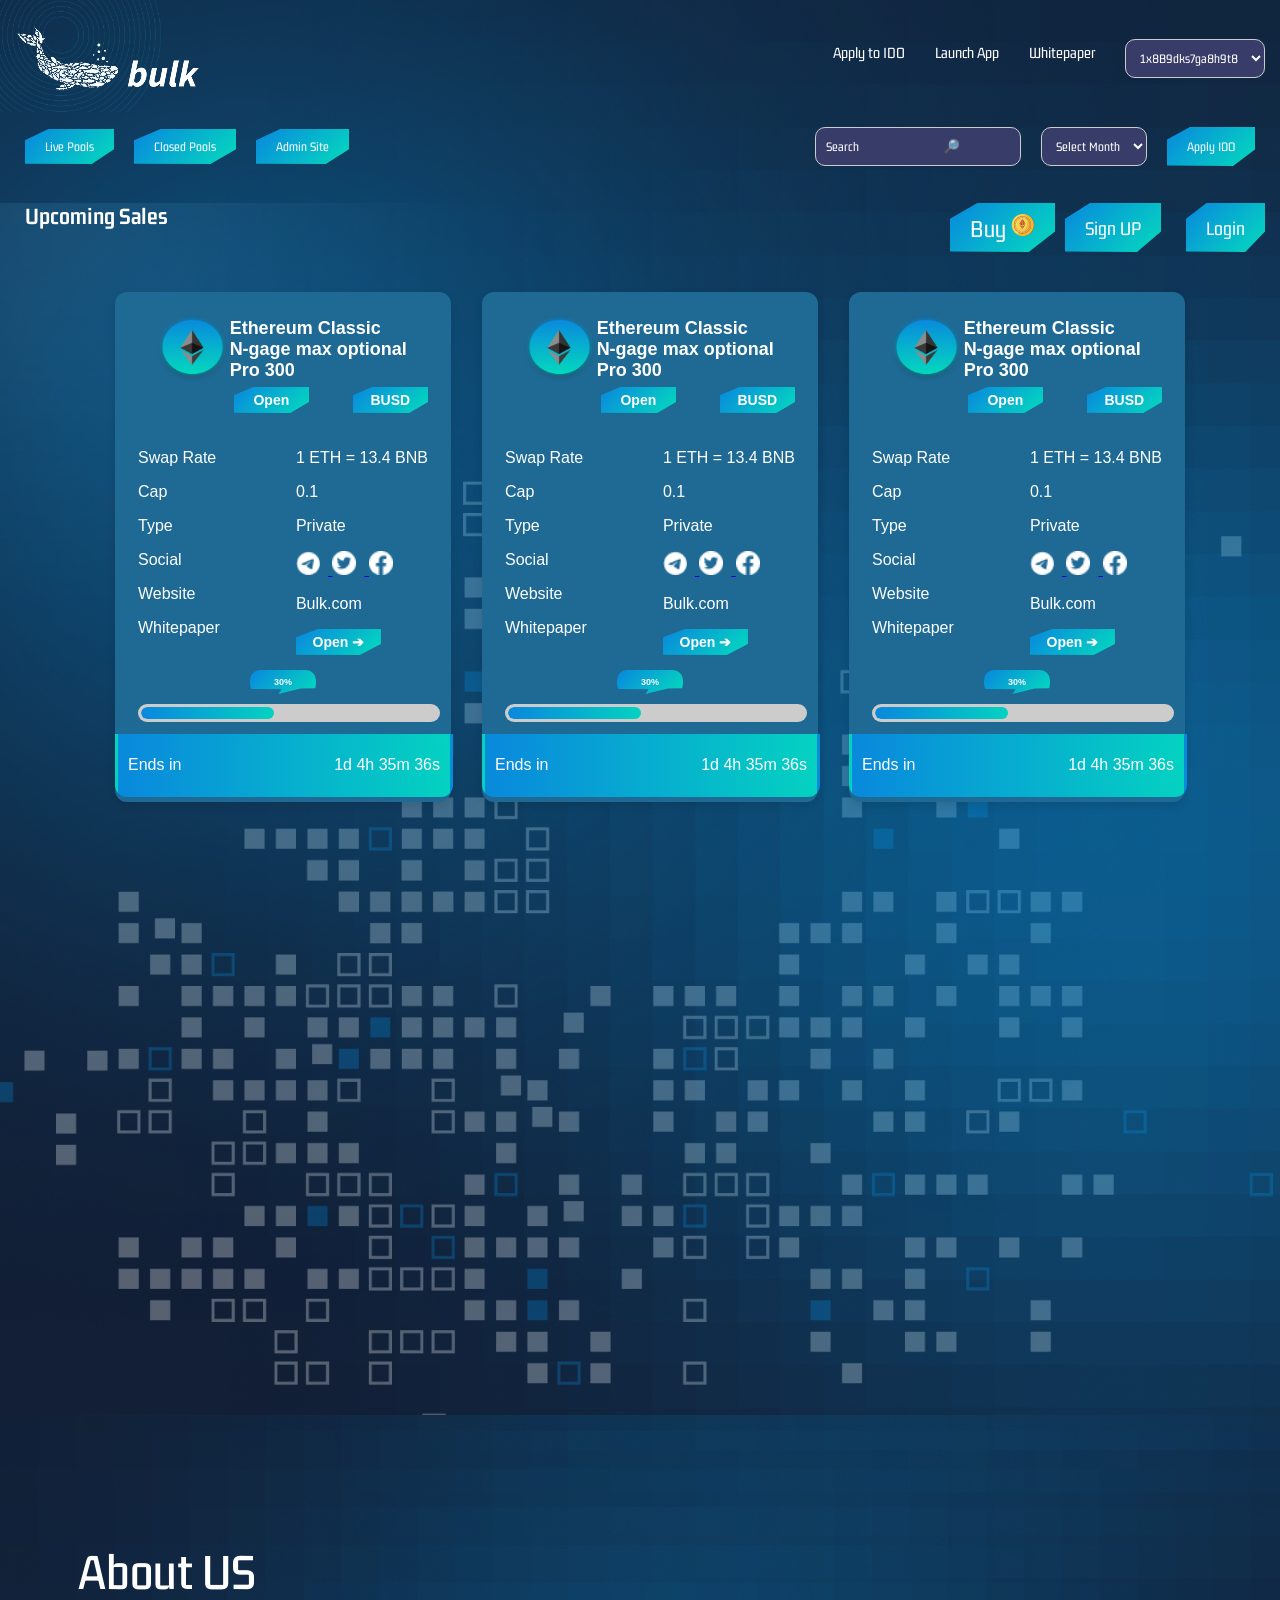
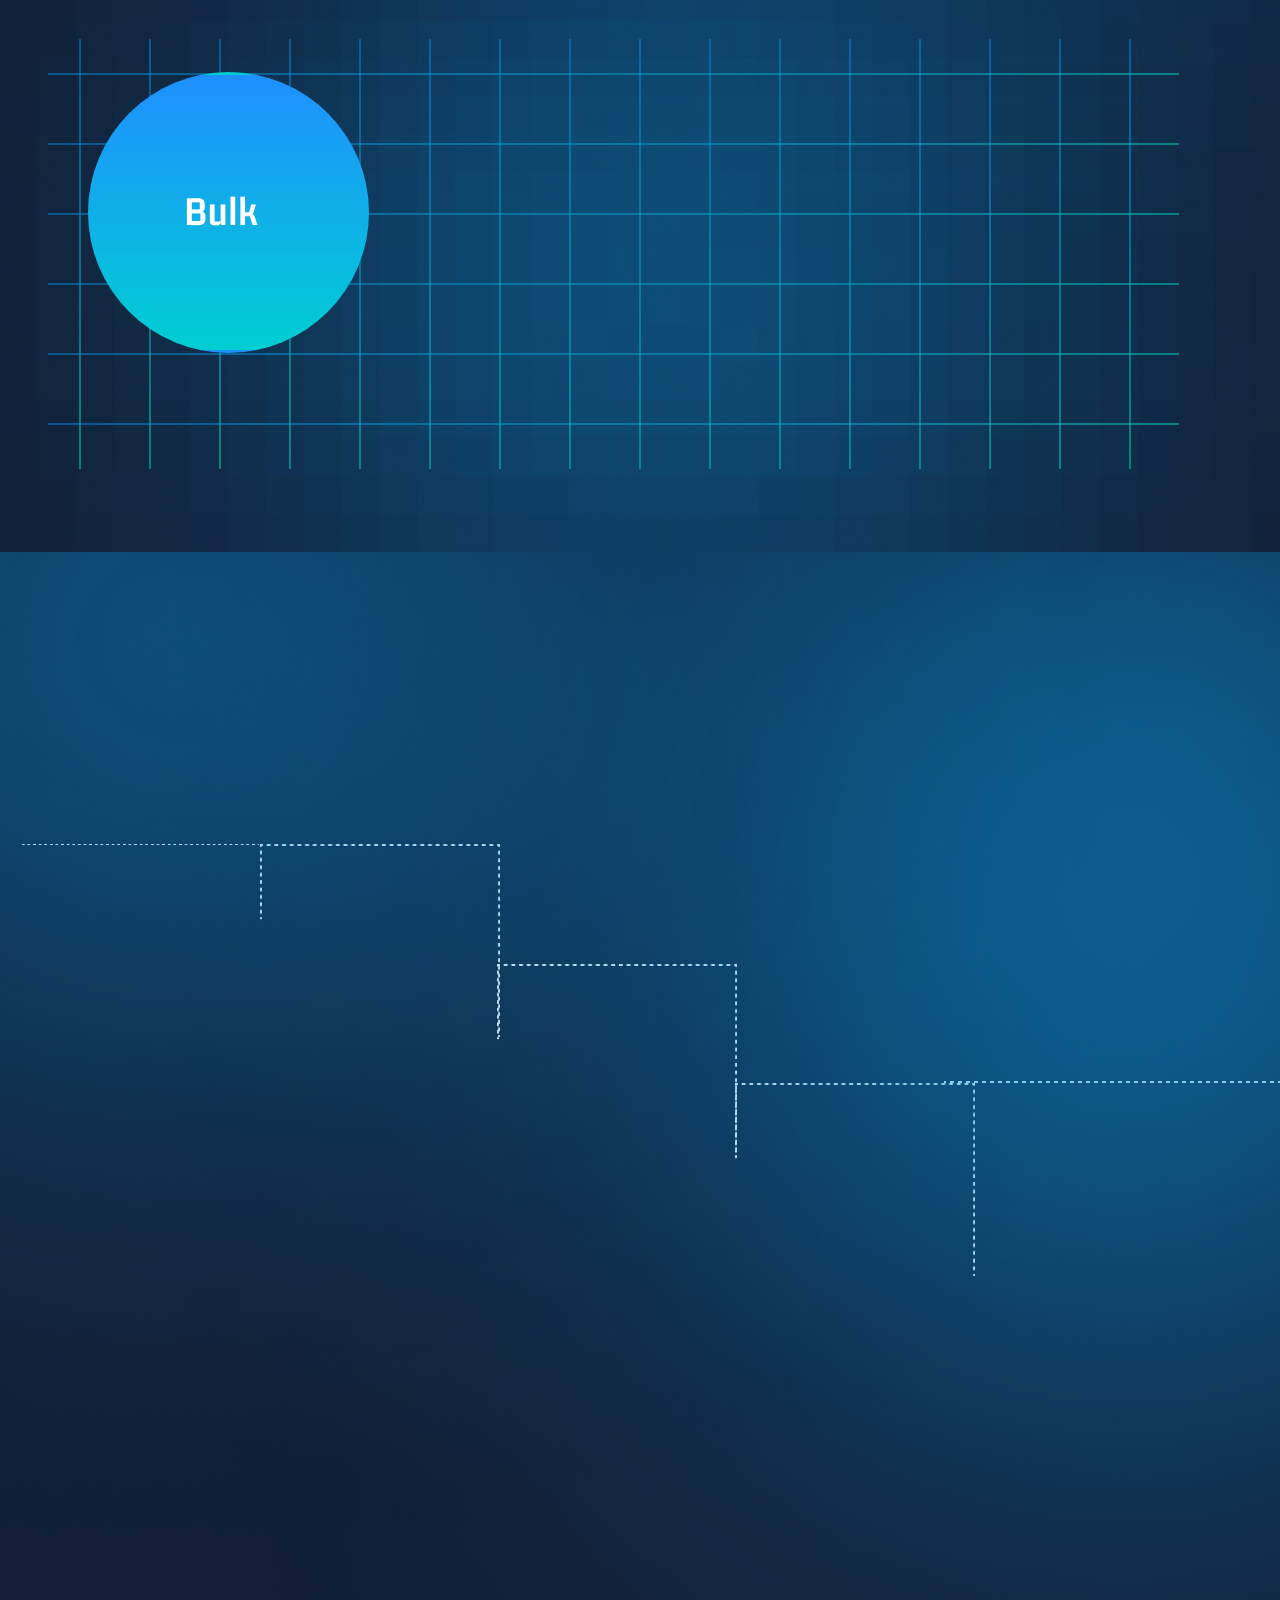
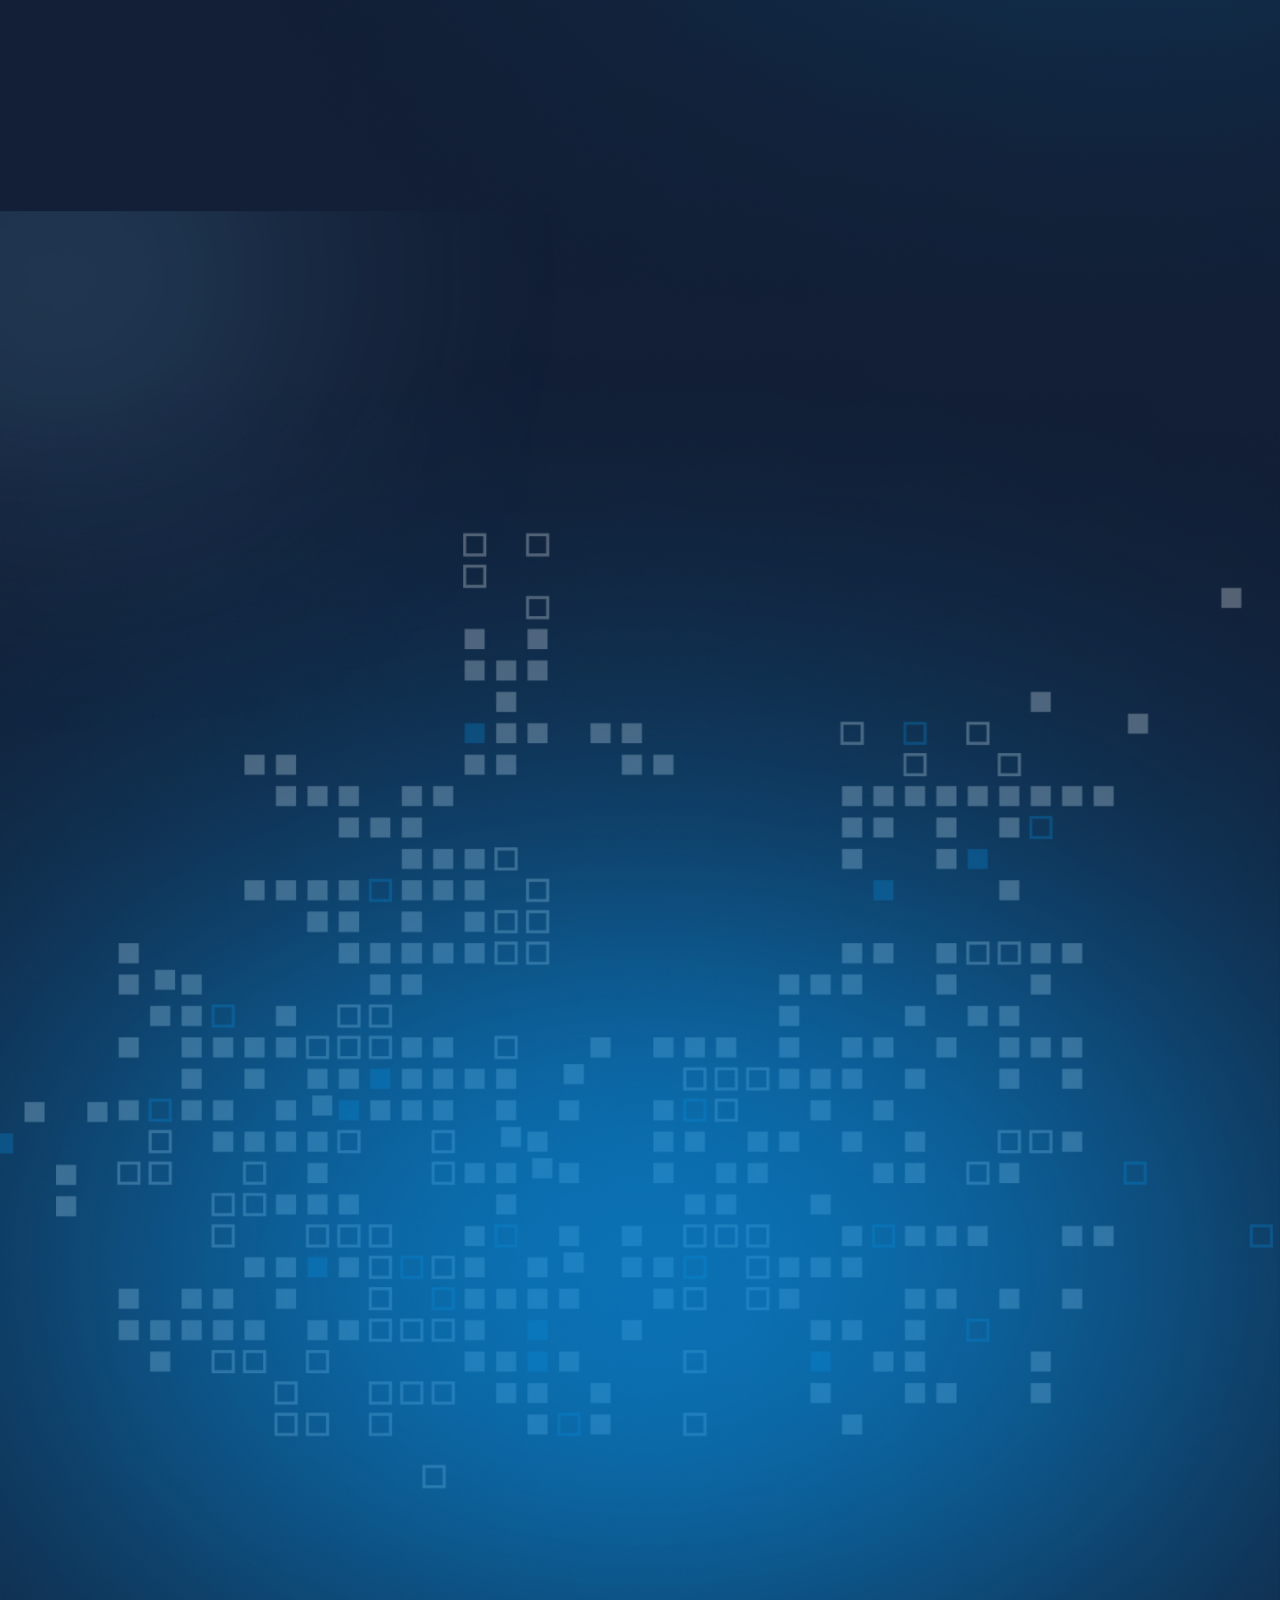
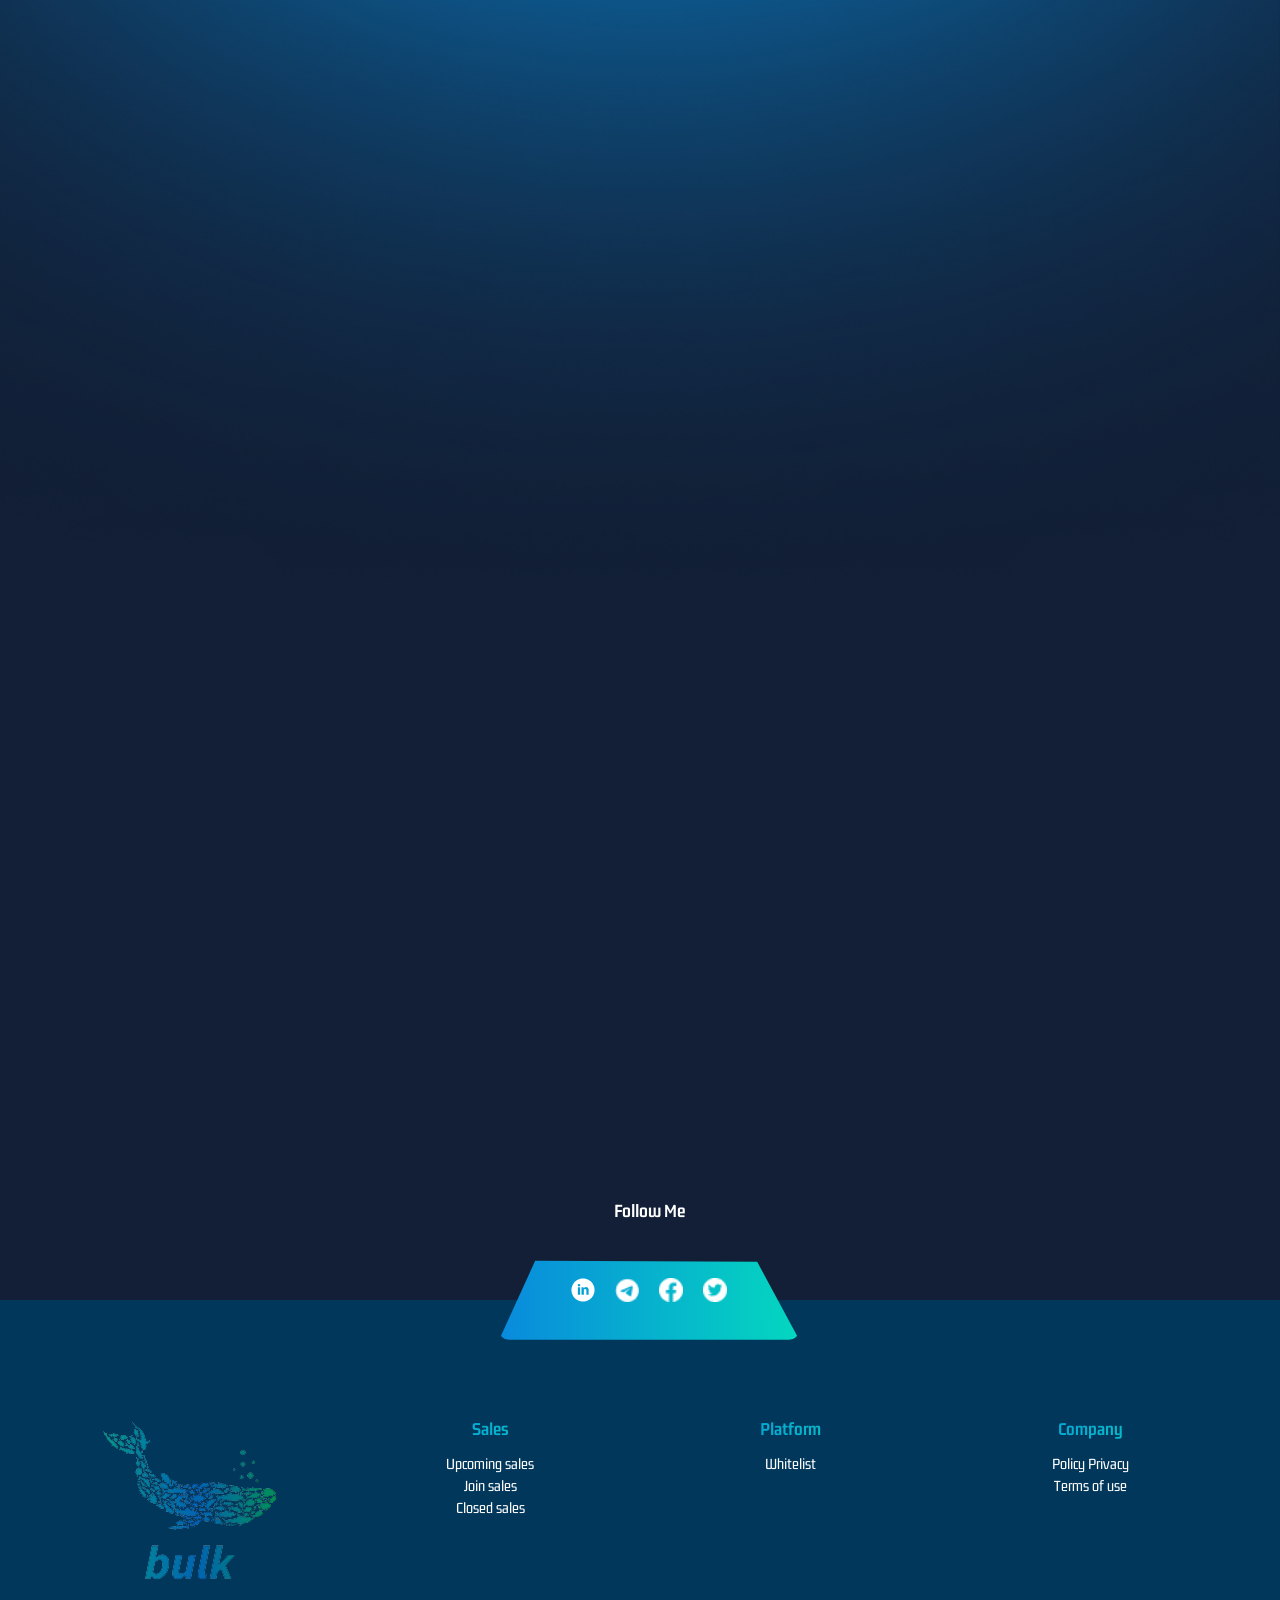
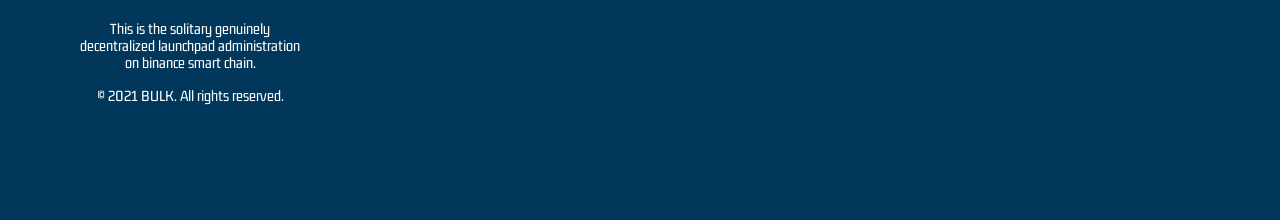
==== index.html @ b1d11eb2 "Rename Mainpage.html to index.html" ====
<!DOCTYPE html>
<html lang="en">
  <head>
    <meta charset="UTF-8" />
    <meta name="viewport" content="width=device-width, initial-scale=1.0" />
    <title>Webpage Layout</title>
    <link rel="stylesheet" href="Mainpage.css" />
    <link href="https://unpkg.com/aos@2.3.1/dist/aos.css" rel="stylesheet">
    <style>
      @import url('https://fonts.googleapis.com/css2?family=Gemunu+Libre:wght@200..800&family=Roboto:ital,wght@0,100..900;1,100..900&display=swap');
      </style>
  </head>
  <body>
    <div class="container" id="kernal">
      <header   data-aos="fade-down"  data-aos-delay="300"  data-aos-duration="600">
        <!-- <h1 class="logo" style="font-size: xx-large;">BULK</h1> -->
         <img src="Bulk whale finale hi-res-02 1.png" alt="Bulk Image">
        <img src="stylishcircle.png" alt="the circle shape design" class="stylishcircle">
        <nav>
          <ul>
            <li id="L1"><a href="./AdminSite tab/Adminpage.html" target="_blank" id="newcss">Apply to IDO</a></li>
            <li id="L2"><a href="./Mainpage.html">Launch App</a></li>
            <li id="L3"><a href="#">Whitepaper</a></li>
            <li>
              <select class="radius">
                <option>1x8B9dks7ga8h9t8</option>
                <option>1x8B9dks7ga8h9t8</option>
                <option>1x8B9dks7ga8h9t8</option>
                <option>1x8B9dks7ga8h9t8</option>
                <option>1x8B9dks7ga8h9t8</option>
                <option>1x8B9dks7ga8h9t8</option>
                <option>1x8B9dks7ga8h9t8</option>
              </select>
            </li>
          </ul>
        </nav>
      </header>

      <main >
        <div class="controls" data-aos="fade-down"  data-aos-delay="300"  data-aos-duration="600" >
          <div class="left">

     <a href="Mainpage.html"> <button class="btn">Live Pools</button>  </a>  
       <a href="./Closed Pools/closed.html">    <button class="btn" >Closed Pools</button> </a> 

 <a href="./AdminSite tab/Adminpage.html"> <button class="btn">Admin Site</button> </a>    

          </div>
          <div class="right">
            <input
              type="search"
              value="Search &nbsp;&nbsp;&nbsp;&nbsp;&nbsp;&nbsp;&nbsp;&nbsp;&nbsp;&nbsp;&nbsp;&nbsp;&nbsp;&nbsp;&nbsp;&nbsp;&nbsp;&nbsp;&nbsp;&nbsp;&nbsp;&nbsp;&nbsp;&nbsp;&nbsp;  🔎  "
              class="radius"
            />
            <select class="radius">
              <option>Select Month</option>
              <option>January</option>
              <option>February</option>
              <option>March</option>
              <option>April</option>
              <option>May</option>
              <option>June</option>
              <option>July</option>
              <option>Auguest</option>
              <option>September</option>
              <option>October</option>
              <option>November</option>
              <option>December</option>
            </select>
            <button class="btn" id="newcss2"><a href="./AdminSite tab/Adminpage.html" style="color: white; text-decoration: none;" >Apply IDO</a> </button>
          </div>
        </div>
      </main>


      <div class="pattern">
       <div class="Upcompingbutton">
        <div class="losi1"  data-aos="fade-right"    data-aos-delay="550" data-aos-duration="550">
        <h2  id="hello" style="color: white; display: inline; position: relative; z-index: 2; margin-left: 25px; ">
          Upcoming Sales
        </h2></div>
        <div class="losi" data-aos="fade-left"    data-aos-delay="550" data-aos-duration="550">

          <button class="btn" id="iamnot" style="position: relative; z-index: 2;"> 
            <a href="#" style="color: white; text-decoration: none; font-size: 25px;">Buy  <img src="./ethereum.png" alt="Coin image"></a>
          </button>

        <button class="btn" id="iamyes" style="position: relative; z-index: 2;"> 
          <a href="signup/form.html" style="color: white; text-decoration: none;  font-size: 20px;">Sign UP</a>
        </button>

        <button class="btn" id="iam" style="position: relative; z-index: 2;">
          <a href="login/FormS.html" style="color: white; text-decoration: none;  font-size: 20px;">Login</a>
        </button>

      </div>
      </div> 
<!-- boxes forms structures \\\\\\\\\\\\\\\\\\\\\\\\\\\\\\\\\\\\\\\\\\\\\\\\\\\\\\\\\\\\\\\\\\\\\\\\\\\\\-->
<section>
        <div class="centeralgail" >
          <div class="form-container" data-aos="flip-left" data-aos-delay="550" data-aos-duration="550">
            <div class="topsection">
              <div class="headerf">
                <img src="company logo.png" alt="Company Logo" class="logo" />
                <div class="title">
                  Ethereum Classic <br />N-gage max optional Pro 300
                </div>
              </div>
              <div class="buttonsm" style="margin-top: -17px">
                <button class="bton" style="margin-left: 33%">Open</button>
                <button class="bton" style="margin-left: 4%">BUSD</button>
              </div>
              <div class="details">
                <div class="left-column">
                  <p>Swap Rate</p>
                  <p>Cap</p>
                  <p>Type</p>
                  <p>Social</p>
                  <p>Website</p>
                  <p>Whitepaper</p>
                </div>
                <div class="right-column">
                  <p>1 ETH = 13.4 BNB</p>
                  <p>0.1</p>
                  <p>Private</p>
                  <p>
                    <a href="https://telegram.org" target="_blank">
                      <img
                        src="telegram.png"
                        alt="Telegram"
                        class="social-logo"
                      />
                    </a>
                    <a href="https://twitter.com" target="_blank">
                      <img
                        src="twitter.png"
                        alt="Twitter"
                        class="social-logo"
                      />
                    </a>
                    <a href="https://facebook.com" target="_blank">
                      <img
                        src="facebook.png"
                        alt="Facebook"
                        class="social-logo"
                      />
                    </a>
                  </p>
                  <p>Bulk.com</p>
                  <button class="bton">Open &#x2794;</button>
                </div>
              </div>
              <div class="progress-container">
                <div class="message"><b>30% </b></div>
                <div class="progress-bar">
                  <div class="progress"></div>
                </div>
              </div>
            </div>
            <div class="bottom section">
              <div class="footerf" id="footer2">
                <span>Ends in</span>
                <span>1d 4h 35m 36s</span>
              </div>
            </div>
          </div>

          <!-- sides images-->
          <img
            src="Ellipse 8.png"
            alt="image for glowing shade"
            class="side1"
          />
          <img
            src="Ellipse 18.png"
            alt="image for glowing shade"
            class="side2"
          />

          <div class="form-container" data-aos="flip-left" data-aos-delay="550" data-aos-duration="550">
            <div class="topsection">
              <div class="headerf">
                <img src="company logo.png" alt="Company Logo" class="logo" />
                <div class="title">
                  Ethereum Classic <br />N-gage max optional Pro 300
                </div>
              </div>
              <div class="buttonsm" style="margin-top: -17px">
                <button class="bton" style="margin-left: 33%">Open</button>
                <button class="bton" style="margin-left: 4%">BUSD</button>
              </div>
              <div class="details">
                <div class="left-column">
                  <p>Swap Rate</p>
                  <p>Cap</p>
                  <p>Type</p>
                  <p>Social</p>
                  <p>Website</p>
                  <p>Whitepaper</p>
                </div>
                <div class="right-column">
                  <p>1 ETH = 13.4 BNB</p>
                  <p>0.1</p>
                  <p>Private</p>
                  <p>
                    <a href="https://telegram.org" target="_blank">
                      <img
                        src="telegram.png"
                        alt="Telegram"
                        class="social-logo"
                      />
                    </a>
                    <a href="https://twitter.com" target="_blank">
                      <img
                        src="twitter.png"
                        alt="Twitter"
                        class="social-logo"
                      />
                    </a>
                    <a href="https://facebook.com" target="_blank">
                      <img
                        src="facebook.png"
                        alt="Facebook"
                        class="social-logo"
                      />
                    </a>
                  </p>
                  <p>Bulk.com</p>
                  <button class="bton">Open &#x2794;</button>
                </div>
              </div>
              <div class="progress-container">
                <div class="message"><b>30% </b></div>
                <div class="progress-bar">
                  <div class="progress"></div>
                </div>
              </div>
            </div>
            <div class="bottom section">
              <div class="footerf" id="footer2">
                <span>Ends in</span>
                <span>1d 4h 35m 36s</span>
              </div>
            </div>
          </div>

          <div class="form-container"  data-aos="flip-left" data-aos-delay="550" data-aos-duration="550">
            <div class="topsection">
              <div class="headerf">
                <img src="company logo.png" alt="Company Logo" class="logo" />
                <div class="title">
                  Ethereum Classic <br />N-gage max optional Pro 300
                </div>
              </div>
              <div class="buttonsm" style="margin-top: -17px">
                <button class="bton" style="margin-left: 33%">Open</button>
                <button class="bton" style="margin-left: 4%">BUSD</button>
              </div>
              <div class="details">
                <div class="left-column">
                  <p>Swap Rate</p>
                  <p>Cap</p>
                  <p>Type</p>
                  <p>Social</p>
                  <p>Website</p>
                  <p>Whitepaper</p>
                </div>
                <div class="right-column">
                  <p>1 ETH = 13.4 BNB</p>
                  <p>0.1</p>
                  <p>Private</p>
                  <p>
                    <a href="https://telegram.org" target="_blank">
                      <img
                        src="telegram.png"
                        alt="Telegram"
                        class="social-logo"
                      />
                    </a>
                    <a href="https://twitter.com" target="_blank">
                      <img
                        src="twitter.png"
                        alt="Twitter"
                        class="social-logo"
                      />
                    </a>
                    <a href="https://facebook.com" target="_blank">
                      <img
                        src="facebook.png"
                        alt="Facebook"
                        class="social-logo"
                      />
                    </a>
                  </p>
                  <p>Bulk.com</p>
                  <button class="bton">Open &#x2794;</button>
                </div>
              </div>
              <div class="progress-container">
                <div class="message"><b>30% </b></div>
                <div class="progress-bar">
                  <div class="progress"></div>
                </div>
              </div>
            </div>
            <div class="bottom section">
              <div class="footerf" id="footer2">
              <span>Ends in</span>
              <span>1d 4h 35m 36s</span>
              </div>
            </div>
          </div>

          <div class="form-container"  data-aos="flip-right" data-aos-delay="550" data-aos-duration="550">
            <div class="topsection">
              <div class="headerf">
                <img src="company logo.png" alt="Company Logo" class="logo" />
                <div class="title">
                  Ethereum Classic <br />N-gage max optional Pro 300
                </div>
              </div>
              <div class="buttonsm" style="margin-top: -17px">
                <button class="bton" style="margin-left: 33%">Open</button>
                <button class="bton" style="margin-left: 4%">BUSD</button>
              </div>
              <div class="details">
                <div class="left-column">
                  <p>Swap Rate</p>
                  <p>Cap</p>
                  <p>Type</p>
                  <p>Social</p>
                  <p>Website</p>
                  <p>Whitepaper</p>
                </div>
                <div class="right-column">
                  <p>1 ETH = 13.4 BNB</p>
                  <p>0.1</p>
                  <p>Private</p>
                  <p>
                    <a href="https://telegram.org" target="_blank">
                      <img
                        src="telegram.png"
                        alt="Telegram"
                        class="social-logo"
                      />
                    </a>
                    <a href="https://twitter.com" target="_blank">
                      <img
                        src="twitter.png"
                        alt="Twitter"
                        class="social-logo"
                      />
                    </a>
                    <a href="https://facebook.com" target="_blank">
                      <img
                        src="facebook.png"
                        alt="Facebook"
                        class="social-logo"
                      />
                    </a>
                  </p>
                  <p>Bulk.com</p>
                  <button class="bton">Open &#x2794;</button>
                </div>
              </div>
              <div class="progress-container">
                <div class="message"><b>30% </b></div>
                <div class="progress-bar">
                  <div class="progress"></div>
                </div>
              </div>
            </div>
            <div class="bottom section">
              <div class="footerf" id="footer2">
                <span>Ends in</span>
                <span>1d 4h 35m 36s</span>
              </div>
            </div>
          </div>

          <div class="form-container"  data-aos="flip-right" data-aos-delay="550" data-aos-duration="550">
            <div class="topsection">
              <div class="headerf">
                <img src="company logo.png" alt="Company Logo" class="logo" />
                <div class="title">
                  Ethereum Classic <br />N-gage max optional Pro 300
                </div>
              </div>
              <div class="buttonsm" style="margin-top: -17px">
                <button class="bton" style="margin-left: 33%">Open</button>
                <button class="bton" style="margin-left: 4%">BUSD</button>
              </div>
              <div class="details">
                <div class="left-column">
                  <p>Swap Rate</p>
                  <p>Cap</p>
                  <p>Type</p>
                  <p>Social</p>
                  <p>Website</p>
                  <p>Whitepaper</p>
                </div>
                <div class="right-column">
                  <p>1 ETH = 13.4 BNB</p>
                  <p>0.1</p>
                  <p>Private</p>
                  <p>
                    <a href="https://telegram.org" target="_blank">
                      <img
                        src="telegram.png"
                        alt="Telegram"
                        class="social-logo"
                      />
                    </a>
                    <a href="https://twitter.com" target="_blank">
                      <img
                        src="twitter.png"
                        alt="Twitter"
                        class="social-logo"
                      />
                    </a>
                    <a href="https://facebook.com" target="_blank">
                      <img
                        src="facebook.png"
                        alt="Facebook"
                        class="social-logo"
                      />
                    </a>
                  </p>
                  <p>Bulk.com</p>
                  <button class="bton">Open &#x2794;</button>
                </div>
              </div>
              <div class="progress-container">
                <div class="message"><b>30% </b></div>
                <div class="progress-bar">
                  <div class="progress"></div>
                </div>
              </div>
            </div>
            <div class="bottom section">
              <div class="footerf" id="footer2">
                <span>Ends in</span>
                <span>1d 4h 35m 36s</span>
              </div>
            </div>
          </div>

          <div class="form-container"  data-aos="flip-right" data-aos-delay="450" data-aos-duration="450">
            <div class="topsection">
              <div class="headerf">
                <img src="company logo.png" alt="Company Logo" class="logo" />
                <div class="title">
                  Ethereum Classic <br />N-gage max optional Pro 300
                </div>
              </div>
              <div class="buttonsm" style="margin-top: -17px">
                <button class="bton" style="margin-left: 33%">Open</button>
                <button class="bton" style="margin-left: 4%">BUSD</button>
              </div>
              <div class="details">
                <div class="left-column">
                  <p>Swap Rate</p>
                  <p>Cap</p>
                  <p>Type</p>
                  <p>Social</p>
                  <p>Website</p>
                  <p>Whitepaper</p>
                </div>
                <div class="right-column">
                  <p>1 ETH = 13.4 BNB</p>
                  <p>0.1</p>
                  <p>Private</p>
                  <p>
                    <a href="https://telegram.org" target="_blank">
                      <img
                        src="telegram.png"
                        alt="Telegram"
                        class="social-logo"
                      />
                    </a>
                    <a href="https://twitter.com" target="_blank">
                      <img
                        src="twitter.png"
                        alt="Twitter"
                        class="social-logo"
                      />
                    </a>
                    <a href="https://facebook.com" target="_blank">
                      <img
                        src="facebook.png"
                        alt="Facebook"
                        class="social-logo"
                      />
                    </a>
                  </p>
                  <p>Bulk.com</p>
                  <button class="bton">Open &#x2794;</button>
                </div>
              </div>
              <div class="progress-container">
                <div class="message"><b>30% </b></div>
                <div class="progress-bar">
                  <div class="progress"></div>
                </div>
              </div>
            </div>
            <div class="bottom section">
              <div class="footerf" id="footer2">
                <span>Ends in</span>
                <span>1d 4h 35m 36s</span>
              </div>
            </div>
          </div>
        </div>
</section>
</div>

<!-- second section -->

<section style="position: relative;" class="secondsectionnd">
<div class="secondsection">
  <h1 data-aos="fade-down" data-aos-delay="500">About US</h1>
 
 <div class="responsive1">
<img src="./Ellipse 5.png" alt="glowing image" class="sidemiddle" style="width: 100%; height: 100%;">

<img src="./lines box.png" alt="linesboxes" class="backgroundrectangle">

<div class="circletype roll-in-left" id="section3"><h1>Bulk</h1></div>

<div  class="rectangularttext" data-aos="fade-left" data-aos-delay="700"><p id="more">Lorem Ipsum is simply dummy text of the printing and typesetting industry. 
  Lorem Ipsum has been the industry's standard dummy text ever since the 1500s, when an unknown printer took
   a galley of type and scrambled it to make a type specimen book. It has survived not only five centuries, 
   but also the leap into electronic typesetting, remaining essentially</p></div>
  </div>

  </div>
</section>

<!-- third section -->

<section style="position: relative;">
<div class=" thirdsection" >

  
  <h1 data-aos="fade-down" data-aos-delay="500">ROADMAP</h1>
 

  <img src="./Ellipse 8 (1).png" alt="glow" class="side33">
  <img src="./Ellipse 8 left.png" alt="glow" class="side34">

 
  <div class="setting">

<img src="./Vector 41.png" alt="straight line" class="technology1">
<img src="./Vector 38.png" alt="line" class="technology2">
<img src="./Vector 39.png" alt="line" class="technology3">
<img src="./Vector 40.png" alt="line" class="technology4">
<img src="./Vector 42.png" alt="line" class="technology5">

<div class="polygon1"  data-aos="flip-right" data-aos-delay="550" data-aos-duration="550"><p style="display: flex; flex-wrap:wrap; flex-direction: row;" > Service registration opens </p><br> <p id="special"> Jan 21 <br>
  -FEB 21 </p> <br> <p  style="display: flex; flex-wrap:wrap; flex-direction: row;" >Lorem ipsum dolor sit amet, consectetur bibendum laoreet. Ipsum dolor sit amet, consectetur bibendum laoreet.</p> </div>

  <div class="polygon2"  data-aos="flip-right" data-aos-delay="550" data-aos-duration="550"><p  style="display: flex; flex-wrap:wrap; flex-direction: row;" > Service registration opens </p><br> <p id="special1"> Jan 21 <br>
    -FEB 21 </p> <br> <p  style="display: flex; flex-wrap:wrap; flex-direction: row;" >Lorem ipsum dolor sit amet, consectetur bibendum laoreet. Ipsum dolor sit amet, consectetur bibendum laoreet.</p> </div>

    <div class="polygon3"  data-aos="flip-right" data-aos-delay="550" data-aos-duration="550"><p  style="display: flex; flex-wrap:wrap; flex-direction: row;" > Service registration opens </p><br> <p id="special2"> Jan 21 <br>
      -FEB 21 </p> <br> <p  style="display: flex; flex-wrap:wrap; flex-direction: row;" >Lorem ipsum dolor sit amet, consectetur bibendum laoreet. Ipsum dolor sit amet, consectetur bibendum laoreet.</p> </div>

      <div class="polygon4"  data-aos="flip-right" data-aos-delay="550" data-aos-duration="550"><p  style="display: flex; flex-wrap:wrap; flex-direction: row;" > Service registration opens </p><br> <p id="special3"> Jan 21 <br>
        -FEB 21 </p> <br> <p  style="display: flex; flex-wrap:wrap; flex-direction: row;" >Lorem ipsum dolor sit amet, consectetur bibendum laoreet. Ipsum dolor sit amet, consectetur bibendum laoreet.</p> </div>
      
      </div>
  
</div>
</section>

<!-- fourth  section -->

<section class="fourthsectionn" >
<div  class="sectionbefore">
<p style="font-family: Gemunu Libre; 
font-weight: 700; 
font-size: 60px; 
line-height: 65.04px; 
position: relative; 
z-index: 2;
bottom: 4pc;   
display: flex;
justify-content: center; 
margin-bottom: 98px;
margin-right: 0px;
align-items: center; 
text-align: center; 
color: white;" data-aos="fade-down" data-aos-delay="500">Our Partners</p>

<div data-aos="fade-up"  data-aos-delay="450" >
<img src="./Vector 49.png" alt="arrow" class="leftarrow">
  <img src="./Vector 50.png" alt="arrow" class="rightarrow">

 
  <img src="./Vector 47 (1).png" alt="backimage" class="backimage" >

<div class="fourthrectanglepolygon">

<div class="fourthtext">
  <img src="./image 5.png" alt="2ndlogo" style="margin-left: -95px;">
  <img src="./image 4.png" alt="1stlogo" >
  <img src="./image 6.png" alt="3rdlogo">
</div>

</div>

</div>

</div>

</section>

<!-- fifth section -->


<section style="height: 861px; width: 100%;">
  <img src="./samll boxes pic.png" alt="background image" class="harami">
  <img src="./Ellipse 12.png" alt="backglow" class="backbackgrow">
<div class="Allinone">
<p  data-aos="fade-down" data-aos-delay="500">OUR TEAM</p>

<div class="threesection">

  <div class="boxno1"   data-aos="flip-right" data-aos-delay="450" data-aos-duration="450">
<img src="./Ellipse 10.png" alt="circle" style="position: absolute; left: 88px; height: 148px;" >
<img src="./Mask Group.png" alt="person picture" style="position: absolute; left: 98px; height: 131px; width: 131px; top: 38px;"  >
<h2>Eva Bloom</h2>

<p style="display: flex; text-align: center; position: relative; top: 12pc; left: 15px; font-size: 18px;">Lorem Ipsum is simply dummy text of the printing and typesetting industry. Lorem Ipsum has been the industry's standard dummy text ever since the 1500s, </p>
<button class="btn"><span style="position: relative;bottom: 5px; font-size: 16px;"> Contact US </span> &nbsp; <a href="https://www.linkedin.com/"> <img src="./Linkdin.png" alt="linked in image"> </a> </button>

  </div>

  <div class="boxno2"    data-aos="flip-right" data-aos-delay="450" data-aos-duration="450">
    <img src="./Ellipse 10.png" alt="circle" style="position: absolute; left: 88px; height: 148px;" >
    <img src="./Mask Group (1).png" alt="person picture" style="position: absolute; left: 98px; border-radius: 50%; background-color: rgb(92, 239, 19); height: 131px; width: 131px; top: 38px;"  >
    <h2>Eva Bloom</h2>

    <p style="display: flex;text-align: center; position: relative; top: 12pc; left: 15px;font-size: 18px;">Lorem Ipsum is simply dummy text of the printing and typesetting industry. Lorem Ipsum has been the industry's standard dummy text ever since the 1500s, </p>
    <button class="btn"><span style="position: relative;bottom: 5px; font-size: 16px;"> Contact US </span> &nbsp; <a href="https://www.linkedin.com/"> <img src="./Linkdin.png" alt="linked in image"> </a> </button>

  </div>

  <div class="boxno3"    data-aos="flip-right" data-aos-delay="450" data-aos-duration="450">
<img src="./Ellipse 10.png" alt="circle" style="position: absolute; left: 88px; height: 148px;" >
<img src="./Mask Group (2).png" alt="person picture" style="position: absolute; left: 98px; height: 131px; width: 131px; top: 38px;"  >
<h2>Eva Bloom</h2>

<p style="display: flex; text-align: center; position: relative; top: 12pc; left: 15px;font-size: 18px;">Lorem Ipsum is simply dummy text of the printing and typesetting industry. Lorem Ipsum has been the industry's standard dummy text ever since the 1500s, </p>
<button class="btn"><span style="position: relative;bottom: 5px; font-size: 16px;"> Contact US </span> &nbsp; <a href="https://www.linkedin.com/"> <img src="./Linkdin.png" alt="linked in image"> </a> </button>

  </div>

</div>

</div>
</section>

<!-- sixth section -->

<section class="lastsection">
  <div class="lastoverallclass">
<h2 id="jam" data-aos="fade-right" data-aos-delay="450" data-aos-duration="450" >OUR ADVISORS & FOUNDER</h2>

<div class="Muazbox">

<div class="Muazbox1"  data-aos="flip-left" data-aos-delay="450" data-aos-duration="450">
<img src="./image 9.png" alt="personimage"  style="height: 180px; width: 180px; position: relative; left: 70px; bottom: 75px;">
<h2>Eva Bloom</h2>
<p style="font-size: 18px; position: absolute; display: flex; flex-wrap: wrap; left: 6px;  text-align: center; padding: 10px;
bottom: 28px;">Lorem Ipsum is simply dummy text of the printing and typesetting industry. Lorem Ipsum has been the industry's standard dummy text ever since the 1500s, </p>

</div>
<div class="Muazbox1"  data-aos="flip-left" data-aos-delay="450" data-aos-duration="450">
  <img src="./image 9.png" alt="personimage"  style="height: 180px; width: 180px; position: relative; left: 70px; bottom: 75px;">

  <h2>Eva Bloom</h2>
<p style="font-size: 18px; position: absolute; display: flex; flex-wrap: wrap; left: 6px;  text-align: center; padding: 10px;
bottom: 28px;">Lorem Ipsum is simply dummy text of the printing and typesetting industry. Lorem Ipsum has been the industry's standard dummy text ever since the 1500s, </p>


</div>


<div class="Muazbox1"  data-aos="flip-left" data-aos-delay="450" data-aos-duration="450">
  <img src="./image 9.png" alt="personimage"  style="height: 180px; width: 180px; position: relative; left: 70px; bottom: 75px;">
  <h2>Eva Bloom</h2>
<p style="font-size: 18px; position: absolute; display: flex; flex-wrap: wrap; left: 6px;  text-align: center; padding: 10px;
bottom: 28px;">Lorem Ipsum is simply dummy text of the printing and typesetting industry. Lorem Ipsum has been the industry's standard dummy text ever since the 1500s, </p>

</div>

</div>

<div data-aos="flip-left" data-aos-delay="450" data-aos-duration="450">
<img src="./3D 1.png" alt="shape" class="laststyleimage">
</div>

  </div>

</section>






<!-- footer diaognal shape bar for sial media apps,\\\\\\\\\\\\\\\\\\\\\\\\\\\\\\\\\\\\ -->


  <br><br><br><br><br><br>
  <p class="follows" data-aos="zoom-in" data-aos="fade-up" data-aos-delay="500" data-aos-duration="500">Follow Me</p>

<div class="ltft">
  <div class="shapess" data-aos="fade-up" data-aos-delay="500" data-aos-duration="500">
    
      <div class="iconss">
          <a href="https://www.linkedin.com" class="icon linkedin"></a>
          <a href="https://www.telegram.com" class="icon telegram"></a>
          <a href="https://www.facebook.com" class="icon facebook"></a>
          <a href="https://www.twitter.com" class="icon twitter"></a>
      </div>
  </div>
</div>
<!-- footer content\\\\\\\\\\\\\\\\\\\\\\\\\\\\\\\\\\\\\ -->


<div class="lastlast"  data-aos="fade-up" data-aos-delay="500" data-aos-duration="500">
    <footer class="footer">
        <div class="footer-content">
            <div class="footer-section">
                <img src="./Bulk whale.png" alt="Whale Image">
                <p>This is the solitary genuinely <br>decentralized launchpad administration <br> on binance smart chain.</p>
                <p>© 2021 BULK. All rights reserved.</p>
            </div>
            <div class="footer-section">
                <h3>Sales</h3>
                <ul>
                    <li><a href="#">Upcoming sales</a></li>
                    <li><a href="#">Join sales</a></li>
                    <li><a href="#">Closed sales</a></li>
                </ul>
            </div>
            <div class="footer-section">
                <h3>Platform</h3>
                <ul>
                    <li><a href="#">Whitelist</a></li>
                </ul>
            </div>
            <div class="footer-section">
                <h3>Company</h3>
                <ul>
                    <li><a href="#">Policy Privacy</a></li>
                    <li><a href="#">Terms of use</a></li>
                </ul>
            </div>
        </div>
    </footer>
  </div>


  <script src="https://unpkg.com/aos@2.3.1/dist/aos.js"></script>
  <script>
    document.addEventListener('DOMContentLoaded', function() {
      AOS.init();
    });
  </script>




 <script>
  // Select the element with the roll-in-left class
  const section = document.querySelector('.roll-in-left');

  // Create an Intersection Observer
  const observer = new IntersectionObserver((entries, observer) => {
      entries.forEach(entry => {
          if (entry.isIntersecting) {
              // When the section is in view, add the animate class
              entry.target.classList.add('animate');
              // Stop observing after the animation triggers (optional)
              observer.unobserve(entry.target);
          }
      });
  }, {
      threshold: 0.1 // Trigger when 10% of the section is visible (adjustable)
  });

  // Start observing the section
  observer.observe(section);
</script>






  </body>
</html>
---- Mainpage.css ----
html,body {
  background-color: #121F36;
  margin: 0;
  font-family: 'Gemunu Libre'; /* Applying the specified font-family */
  overflow-y: auto; 
  overflow-x: hidden;  /* Add this one */
  width: 100%;
  display: flex; 
  flex-direction: column; 
  min-height: 100vh;
}

img {
  max-width: 100%;
  height: auto;
}

#kernal{
  background-color:#121F36; 

}
.container {
  position: relative;
 
    max-width: 100vw;  /* Add this one */
    overflow: hidden;  /* Add this one */
 
}
.stylishcircle { 
  position: absolute; 
  top: -52px; 
  left: -39px; 
  width: 200px;
  opacity: 1;
  filter: brightness(1.5); 
  height: 154px;
  color: green;
  z-index: 1; 
  object-fit: cover; /* Ensures the image covers the area without distortion */ 
  
}
.secondsection h1{
  font-family: 'Gemunu Libre'; 
  font-weight: 550; 
  font-size: 52px; 
  line-height: 97.56px; 
  z-index: 2;
  color: white; 
  position: relative;
  left: 78px;
  top: 65px;
}


#L1, #L2, #L3 {
  margin-top: 5px;
  font-family: 'Gemunu Libre'; 
}

#hel {
  color: white;
}

.radius {
  border-radius: 10px;
  background-color: #383c68;
  color: white;
  font-family: 'Gemunu Libre'; 
}

header {
  display: flex;
  justify-content: space-between;
  align-items: center;
  padding: 1px 12px 0px;
  margin-top: 10px;
  background-color: #121F36 ;
  color: white;
 padding: 15px;

    background: none !important;
    pointer-events: auto !important;
    position: relative;
    z-index: 10;

}

  
 
 

.logo {
  font-size: 24px;
  font-weight: bolder;
  margin-left: 17px;
  position: relative;
  z-index: 3;
}

nav ul {
  list-style: none;
  display: flex;
  gap: 30px;
  position:relative;
  z-index: 2;
  margin: 0;
  padding: 0;
}

nav a {
  color: white;
  text-decoration: none;
}
nav a:hover {
  text-decoration: underline;
}


.controls {
  display: flex;
  justify-content: space-between;
  align-items: center;
  /* position:relative; */
  /* z-index: 2; */
  padding: 20px 0px 37px;
  gap: 15px; /* Add gap between the left and right controls */

  background-color: #121F36 ;
  background: none !important;
  pointer-events: auto !important;
  position: relative;
  z-index: 10;

}

.controls .left, .controls .right {
  display: flex;
  gap: 20px; /* Add gap between elements within each section */
}

.controls .left {
  margin-left: 25px;
}

.controls .right {
  margin-right: 25px;
}

.btn {
  background: linear-gradient(135deg, #0987DE, #04DBBD); /* Background linear gradient */
  color: white;
  border: none;
  padding: 10px 20px;
  border: none;
  cursor: pointer;
  clip-path: polygon(26% 0, 80% 0%, 100% 0, 100% 58%, 75% 100%, 0 99%, 0 32%); /* Stylish shape */
  font-family: 'Gemunu Libre'; /* Applying the specified font-family */
  transition: background-color 0.3s;
}

.btn:hover {
  background-color: #005f73;
  border: 5px solid;
  text-decoration: underline;
  border-image: linear-gradient(90deg, #098BDC 3.8%, #04D2C1 100%);
}


.losi1{
  display: inline;

  background-color: #121F36 ;
  background: none !important;
  pointer-events: auto !important;
  position: relative;
  z-index: 10;

}
.losi{
  display: flex;
  gap:10px;

  background-color: #121F36 ;
  background: none !important;
  pointer-events: auto !important;
  position: relative;
  z-index: 10;
}
.Upcompingbutton{
  display: flex;
  flex-wrap: wrap;
  justify-content: space-between;
  margin-bottom: 30px;
}
#iam{
  margin: 0 15px;
}
select, input {
  padding: 10px;
  border: 1px solid #ccc;
  background-color: #383c68;
  color: white;
  border-radius: 10px;
}

.pattern { 
  background-image: url('samll\ boxes\ pic.png');
  background-position: center; 
  background-repeat: no-repeat; 
  background-size: cover;

  position: relative; /* Add this one */
  padding-bottom: 50px; /* Add this one */
  
}
.side1{
position: absolute;
right: 0;
top: -17%;
z-index: 1;
max-width: 100%;
}

.side2{
  position: absolute;
  left: 0;
  top: -62%;
  z-index: 1;
  max-width: 100%;
  }
  .sidemiddle{
    position: relative;
    bottom: 623px;
    width: 100%;
    z-index: 1;
  }
  .backgroundrectangle{
    position: relative;
    left: 48px;
    bottom: 109pc;
  }
  .circletype{
    position: relative;
    bottom: 134pc;
    left: 5.5pc;
    background: linear-gradient(180deg, #098CDD 0%, #06DDBE 100%);
      width: 275px;
      height: 275px;
      z-index: 3;
      background: linear-gradient(to bottom, #1e90ff, #00ced1);
      border-radius: 50%;
    
  transition: border 0.3s ease, box-shadow 0.3s ease;
  border: 3px solid transparent;
 }
 
 .circletype:hover {
  border: 3px solid white;
  border-image-slice: 1;
 }

 .roll-in-left {
  animation: none; /* Animation won't run until triggered */
}

.roll-in-left.animate {
  animation: roll-in-left 0.6s ease-out both;
  animation-delay: 0.5s; /* 0.5-second delay */
}

@keyframes roll-in-left {
  0% {
      transform: translateX(-800px) rotate(-540deg);
      opacity: 0;
  }
  100% {
      transform: translateX(0) rotate(0deg);
      opacity: 1;
  }
}

.responsive1{
  position: relative;
}




  .rectangularttext{
    position: relative;
    z-index: 2;
    background: rgba(255, 255, 255, 0.2);
    backdrop-filter: blur(21px);
    width: 530px;
    padding: 22px 150px 26px;
    height: 170px;
    color: white;
    left: 16pc;
    bottom: 149.5pc;

    font-family: Gemunu Libre;
    font-weight: 550;
    font-size: 20px;
    text-align: center;

    transition: border 0.3s ease, box-shadow 0.3s ease;
    border: 3px solid transparent;
   }
   
   .rectangularttext:hover {
    border: 3px solid white;
    border-image-slice: 1;
   }
 











/*form css \\\\\\\\\\\\\\\\\\\\\\\\\\\\\\\\\\\\\\\\\\\\\\\\\\\\\\\ */

.centeralgail {
  display: flex;
  flex-wrap: wrap;
  row-gap: 43px;
  column-gap: 31px;
  justify-content: center;
  align-items: center;
  width: 100%; 
  padding: 10px; /*this is one*/
  margin: 0;
  font-family: Arial, sans-serif;
  
}

.form-container {
  width: 290px;
  height: 464px;
  position:relative;
  z-index: 2;
  background: #1E6A95;
  border-radius: 12px;
  padding: 20px;
  box-shadow: 0 4px 8px rgba(0, 0, 0, 0.1);
  color: white;
  transition: border 0.3s ease, box-shadow 0.3s ease;
  border: 3px solid transparent;
}

.form-container:hover {
  border: 3px solid ;
  border-image: linear-gradient(90deg, #098BDC 3.8%, #04D2C1 100%);
  border-image-slice: 1;
}

.headerf {
  display: flex;
  justify-content: space-between;
  align-items: center;
  margin-bottom: 20px;
}

.logo {
  width: 92.96px;
  height: 68.96px;
}

.title {
  font-weight: 700;
  font-size: 18px;
}

.buttonsm {
  display: flex;
  gap: 32px;
  margin-bottom: 20px;
}

.bton {
  width: 85px;
  color: white;
  height: 26px;
  background: linear-gradient(135deg, #0987DE, #04DBBD);
  padding: 5px 10px;
  font-size: 14px;
  font-weight: 700;
  border: none;
  cursor: pointer;
  clip-path: polygon(26% 0, 80% 0%, 100% 0, 100% 58%, 75% 100%, 0 99%, 0 32%);
  transition: background-color 0.3s;
}

.bton:hover {
  background-color: #005f73;
  border: 5px solid;
  border-image: linear-gradient(90deg, #098BDC 3.8%, #04D2C1 100%);
}

.details {
  display: flex;
  justify-content: space-between;
  margin-bottom: 15px;
}

.left-column {
  text-align: left;
}

.right-column {
  text-align: left;
}

.social-logo {
  width: 24px;
  height: 24px;
  margin-right: 8px;
}

#footer2 {
  width: 312px;
  margin-left: -23px;
}

.progress-container {
  margin-bottom: 12px;
  text-align: center;
}

.message {
  background: linear-gradient(135deg, #0987DE, #04DBBD);
  color: #fbf8f8;
  padding: 7px 3px;
  border-radius: 10px;
  display: inline-block;
  clip-path: polygon(0% 0%, 100% 0%, 100% 76%, 77% 77%, 43% 100%, 48% 80%, 0 79%);
  width: 60px;
  font-weight: bold;
  margin-bottom: 10px;
  font-size: 9px;
  font-weight: 700;
}

.progress-bar {
  width: 296px;
  height: 12px;
  background: #cccccc;
  border-radius: 19px;
  overflow: hidden;
  margin: 0 auto;
  transition: border 0.3s ease;
  border: 3px solid transparent;
}

.lastsection{
  /* height: 790px;  */
  width: 100%;
  padding: 50px 0;
  width: 100%;
}
.progress-bar:hover {
  border: 3px solid;
  border-image: linear-gradient(90deg, #098BDC 3.8%, #04D2C1 100%);
  border-image-slice: 1;
}

.progress {
  width: 45%;
  height: 100%;
  background: linear-gradient(90deg, #098BDC 3.8%, #04D2C1 100%);
  border-radius: 19px;
}

.footerf {
  background: linear-gradient(90deg, #098BDC 3.8%, #04D2C1 100%);
  height: 57px;
  display: flex;
  justify-content: space-between;
  align-items: center;
  padding: 0 10px;
  border-radius: 0 0 12px 12px;
  transition: border 0.3s ease;
  border: 3px solid transparent;
}

.footerf:hover {
  border: 4px solid;
  border-image: linear-gradient(90deg, #098BDC 3.8%, #04D2C1 100%);
}
/* lower part css\\\\\\\\\\\\\\\\\\\\\\\\\\\\\\\\\\\\\\\\\\ \\\\\\\\\\\\\\\\\\\\\\\\\\*/


/* load button CSS\\\\\\\\\\\\\\\\\\\\\\\\\\\\*/


   /* footer diaognal shape bar for social\\\\\\\\\\\\\\\\\\\\\\\\\\\\\\\\\\\\\\\\\\\\\\\\\\\\\\\*/ 
  .ltft { 
  margin: 0 39%; 
  font-family: Arial, sans-serif; 
  position: relative;
  z-index: 3;
  }
  
  .shapess {
   clip-path: polygon(12% 21%, 86% 22%, 100% 100%, 0 100%); 
   background: linear-gradient(90.22deg, #098ADD 0.21%, #04D7BF 99.84%); 
   width: 300px; /* Adjust the width as needed */ 
   height: 100px; /* Adjust the height as needed */ 
   display: flex; 
   justify-content: center; 
   align-items: center; 
   border-radius: 10px;
   }
  
.shapess:hover{
  border: 3px solid white !important;

  border-image-slice: 1 !important;
}



  .iconss {
   display: flex; 
   gap: 20px; 
  } 
  .icon { width: 24px; /* Adjust the icon size as needed */ 
  height: 24px; /* Adjust the icon size as needed */ 
  background-size: cover;
   }
  
   .icon.linkedin { 
  background-image: url('Linkdin.png'); /* Replace with the correct path */ 
  } 
  
  .icon.telegram {
   background-image: url('telegram.png'); /* Replace with the correct path */
   }
  
   .icon.facebook { 
  background-image: url('facebook.png'); /* Replace with the correct path */ 
  }
  
   .icon.twitter { 
  background-image: url('twitter.png'); /* Replace with the correct path */ 
  }
  
   .follows{ 
  display: block; 
  margin-left: 48%; 
  margin-top: 10%; 
  font-size: larger; 
  font-weight: 700; 
  color: white; 
  } 
  /* fotoor content\\\\\\\\\\\\\\\\\\\\\\\\\\\\\\\ */ 
  

  
  
  .lastlast { 
    background-color: #121F36; 
  margin: 0; 
  font-family: 'Gemunu Libre'; 
  min-height: 20%;
   } 
  
  .footer { 
     background: #00375B; 
     color: white; 
     padding: 20px 0; 
     text-align: center; 
     width: 100%;
     height: 100%;
     margin-top: -40px;
     position: relative;
     z-index: 2;
     
   } 
   .secondsection{
      height: auto; 
     max-height: 737px; 
      overflow: hidden; 
    
   }

   .thirdsection{
     height: auto; 
     max-height: 1350px;
     overflow: hidden; 
   }
   .thirdsection h1{
    font-family: Gemunu Libre;
    position: relative;
    z-index: 2;
    left: 40pc;
    top: 10pc;
    font-weight: 600;
    font-size: 50px;
    color: white;
    }

   .fourthsectionn{
     height: auto; /* Automatically adjusts based on content */
     max-height: 1750px; /* Limit max height */
     overflow: hidden; 
     margin-bottom: -200px;
   }
   .sectionbefore{
     height: auto; /* Automatically adjusts based on content */
     max-height: 1100px; /* Limit max height */
     overflow: hidden;
   }

   .fourthrectanglepolygon{
    background: #FFFFFF;
    opacity: 0.5;
    width: 76pc;
    clip-path: polygon(29% 0, 62.5% 0, 72% 100%, 21% 100%);
    position: relative;
    bottom: 354px;
    left: 5pc;
    height: 131px;
    z-index: 2;
   }

   .laststyleimage{
   position: relative; 
   left: 42pc;
   bottom: 13pc;
   }

   
   .backbackgrow{
    position: relative;
    z-index: 1;
    bottom: 107pc;
   }
 
   .fourthtext{
    display: flex;
    justify-content:center;
    align-items: center;
    text-align: center; 
    gap: 64px;
    padding: 19px;
   }
   .fourthtext img{
    width: 105px;
    height: 70px;
   }
  
   .rightarrow{
    position: relative;
    color: white !important;
    left: 32.5pc;
    bottom: 8pc;
    width: 26pc;
    z-index: 2;
   }
   .leftarrow{
    position: relative;
    color: white !important;
    bottom: 4pc;
    width: 23pc;
    z-index: 2;
   }
  .footer-content { 
  display: flex; 
  justify-content: space-around; 
  flex-wrap: wrap;
  max-width: 1200px; 
  margin: 70px auto; 
  position: relative;
  z-index: 2;
  } 
  .side33{
    position: relative;
    z-index: 1;
    bottom: 60pc;
    left: 6.2pc;
  }
  .side34{
    position: relative;
    z-index: 1;
    bottom: 210pc;
    right: 6.2pc;
  }

  
  /*polygon 1 css  */

  .polygon1 {
    border-radius: 143px;
    background: linear-gradient(to bottom, #1E88E5, #26C6DA);
    box-shadow: 0px 2px 36px 22px rgba(150, 150, 150, 0.24);
    width: 200px;
    height: 340px;
    color: white !important;
   display: flex;
   flex-direction: column; 
    justify-content: center; 
    align-items: center; 
    text-align: center; 
    padding: 10px; 
    overflow: hidden; 

    position: relative;
    bottom: 269pc;
    left: 8.9pc;
    z-index: 2;


    transition: border 0.3s ease, box-shadow 0.3s ease;
    border: 3px solid transparent;
}
.polygon1:hover {
  border: 3px solid ;
  border-image-slice: 1;
}

.polygon1 p {
    margin: 0;
    font-size: 14px; /* Adjust text size */
    font-weight: 500;
    line-height: 1.2; /* Adjust line height */
}
#special{
  font-size: 20px; /* Adjust text size */
  font-weight:800;
  color:white !important;;
}


/* polygon 2 css */

.polygon2 {
  border-radius: 143px;
  background: linear-gradient(to bottom, #1E88E5, #26C6DA); 
  box-shadow: 0px 2px 36px 22px rgba(150, 150, 150, 0.24);
  width: 200px;
  height: 340px;
  color: white !important;
 display: flex;
 flex-direction: column;
  justify-content: center;
  align-items: center;
  text-align: center; 
  padding: 10px; 
  overflow: hidden; 

  position: relative;
  bottom: 284pc;
  left: 25pc;
  z-index: 2;

  transition: border 0.3s ease, box-shadow 0.3s ease;
  border: 3px solid transparent;
}
.polygon2:hover {
  border: 3px solid ;
  border-image-slice: 1;
}

.polygon2 p {
  margin: 0;
  font-size: 14px; /* Adjust text size */
  font-weight: 500;
  line-height: 1.2; /* Adjust line height */
}
#special1{
font-size: 20px; /* Adjust text size */
font-weight:800;
color:white !important;;
}

/* polygon 3 css */

.polygon3 {

  border-radius: 143px;
  background: linear-gradient(to bottom, #1E88E5, #26C6DA);
  box-shadow: 0px 2px 36px 22px rgba(150, 150, 150, 0.24);
  width: 200px;
  height: 340px;
  color: white !important;
 display: flex;
 flex-direction: column; 
  justify-content: center;
  align-items: center;
  text-align: center;
  padding: 10px; 
  overflow: hidden; 

  position: relative;
  bottom: 300pc;
  left: 657px;
  z-index: 2;
  transition: border 0.3s ease, box-shadow 0.3s ease;
  border: 3px solid transparent;
}
.polygon3:hover {
  border: 3px solid ;
  border-image-slice: 1;
}

.polygon3 p {
  margin: 0;
  font-size: 14px; /* Adjust text size */
  font-weight: 500;
  line-height: 1.2; /* Adjust line height */
}
#special2{
font-size: 20px; /* Adjust text size */
font-weight:800;
color:white !important;;
}

/* polygon 4 css */


.polygon4 {

  border-radius: 143px;
  background: linear-gradient(to bottom, #1E88E5, #26C6DA); 
  box-shadow: 0px 2px 36px 22px rgba(150, 150, 150, 0.24);
  width: 200px;
  height: 340px;
  color: white !important;
 display: flex;
 flex-direction: column; 
  justify-content: center; 
  align-items: center; 
  text-align: center; 
  padding: 10px;
  overflow: hidden; 

  position: relative;
  bottom: 314pc;
  left: 56.5pc;
  z-index: 2;
  transition: border 0.3s ease, box-shadow 0.3s ease;
  border: 3px solid transparent;
}
.polygon4:hover {
  border: 3px solid ;
  border-image-slice: 1;
}

.polygon4 p {
  margin: 0;
  font-size: 14px; /* Adjust text size */
  font-weight: 500;
  line-height: 1.2; /* Adjust line height */
}
#special3{
font-size: 20px; /* Adjust text size */
font-weight:800;
color:white !important;;
}

.technology1{
  position: relative; 
  bottom: 271pc; 
  left: 19px;
  height: auto;
  width: 240px;
}

.technology2{
  position: relative; 
  bottom: 259pc; 
  left: 17px;
  width: 240px;
}

.technology3{
  position: relative; 
  left: 11px; 
  bottom: 251.5pc;
  width: 240px;
}

.technology4{
  position: relative; 
  bottom: 244.1pc; 
  left: 6px; 
  width: 240px;
}
.technology5{
  position: relative; 
  left: 59pc; 
  bottom: 257.2pc;
}













.backimage{
  position: relative;
  height: 156px;
  width: 1308px;
  left: 3pc;
  bottom: 13pc;
  clip-path: polygon(29% 0, 63% 0, 74% 100%, 20% 100%);
}
.threesection{
  position: relative;
  /* bottom: 199.5pc; */
  left: 3.5pc;
  display: flex;
  flex-direction: row;
  flex-wrap: wrap;
  gap: 65px;
  z-index: 3;
  
}
.Allinone{
  position: relative;
  height: auto;
  bottom:200pc;
}
.Allinone p{
font-family: Gemunu Libre;
font-weight: 700;
font-size: 45px;
color: white;
position: relative;
z-index: 2;
margin-bottom: 65px;
/* bottom: 198.0pc; */
left: 34px;
}


#jam{
  position: relative;
  color: white !important;
  font-size: 30px; /* Adjust text size */
  font-weight: 800;
  left: 4pc;
  margin-bottom: 155px;
  margin-top: 1px;
  z-index: 3;
}

.Muazbox{
  position: relative;
  left: 6pc;
display: flex;
flex-direction: row;
flex-wrap: wrap;
gap: 50px;
z-index: 3;
}
.Muazbox1{
  position: relative;
  background: linear-gradient(to bottom, #1E88E5, #26C6DA); /* Gradient */
  box-shadow: 0px 2px 36px 22px rgba(150, 150, 150, 0.24);
  width: 321px;
  height: 350px;
  color: white !important;
  transition: border 0.3s ease, box-shadow 0.3s ease;
  border: 3px solid transparent;
 }
 
 .Muazbox1:hover {
  border: 3px solid white;
  border-image-slice: 1;
 }


.Muazbox1 h2{
  font-size: 30px;
  font-weight: 600;
  position: absolute;
  left: 85px;
  bottom: 160px;
}

.boxno1{
  position: relative;
  background: linear-gradient(to bottom, #1E88E5, #26C6DA); /* Gradient */
  box-shadow: 0px 2px 36px 22px rgba(150, 150, 150, 0.24);
  width: 250px;
  height: 400px;
  color: white !important;
 display: flex;
 display: flex;
 flex-direction: column;
 border-radius: 20px;
 padding: 30px;

 transition: border 0.3s ease, box-shadow 0.3s ease;
 border: 3px solid transparent;
}

.boxno1:hover {
 border: 3px solid ;
 border-image: linear-gradient(90deg, #098BDC 3.8%, #04D2C1 100%);
 border-image-slice: 1;
}
.boxno1 h2{
  margin: 0;
  font-size: 34px; /* Adjust text size */
  font-weight: 500;
  line-height: 1.2; /* Adjust line height */
  position: absolute;
  top: 178px;
  left: 87px;

}




.boxno2{
  position: relative;
  background: linear-gradient(to bottom, #1E88E5, #26C6DA); /* Gradient */
  box-shadow: 0px 2px 36px 22px rgba(150, 150, 150, 0.24);
  width: 250px;
  height: 400px;
  color: white !important;
 display: flex;
 flex-direction: column;
 flex-wrap: wrap;
 border-radius: 20px;
 padding: 30px;

 transition: border 0.3s ease, box-shadow 0.3s ease;
 border: 3px solid transparent;
}

.boxno2:hover {
 border: 3px solid ;
 border-image: linear-gradient(90deg, #098BDC 3.8%, #04D2C1 100%);
 border-image-slice: 1;
}
.boxno2 h2{
  margin: 0;
  font-size: 34px; /* Adjust text size */
  font-weight: 500;
  line-height: 1.2; /* Adjust line height */
  position: absolute;
  top: 178px;
  left: 87px;

}


.boxno3{
  position: relative;
  background: linear-gradient(to bottom, #1E88E5, #26C6DA); /* Gradient */
  box-shadow: 0px 2px 36px 22px rgba(150, 150, 150, 0.24);
  width: 250px;
  height: 400px;
  color: white !important;
 display: flex;
 flex-direction: column;
 flex-wrap: wrap;
 border-radius: 20px;
 padding: 30px;

 transition: border 0.3s ease, box-shadow 0.3s ease;
 border: 3px solid transparent;
}

.boxno3:hover {
 border: 3px solid ;
 border-image: linear-gradient(90deg, #098BDC 3.8%, #04D2C1 100%);
 border-image-slice: 1;
}
.boxno3 h2{
  margin: 0;
  font-size: 34px;
  font-weight: 500;
  line-height: 1.2; /* Adjust line height */
  position: absolute;
  top: 178px;
  left: 87px;

}

.boxno1 button{
  position: absolute;
  top: 23pc;
  left: 5pc;
  font-size: 14px;
  }
  .boxno2 button{
  position: absolute;
  top: 23pc;
  left: 5pc;
  font-size: 13px;
  }
  .boxno3 button{
    position: absolute;
    top: 23pc;
    left: 5pc;
    font-size: 13px;
  }
  
  
  .footer-section { 
  flex: 1; 
  margin: 10px; 
  min-width: 200px;
   }
  
   .footer-section h1 { 
  margin-bottom: 10px; 
  background: linear-gradient(90.22deg, #098ADD 0.21%, #04D7BF 99.84%); 
  -webkit-background-clip: text; 
  -webkit-text-fill-color: transparent; 
  background-clip: text; /* Add this line */ 
  }
  
   .footer-section h3 { 
  margin-bottom: 10px; 
  background: linear-gradient(90.22deg, #098ADD 0.21%, #04D7BF 99.84%); 
  -webkit-background-clip: text; 
  -webkit-text-fill-color: transparent; 
  background-clip: text; /* Add this line */ 
  }
  
   .footer-section ul {
   list-style: none; 
  padding: 0; 
  } 
  
  .footer-section ul li { 
  margin: 5px 0;
   }
  
   .footer-section ul li a { 
  color: white; 
  text-decoration: none; 
  }
   .footer-section ul li a:hover { 
  text-decoration: underline; 
  } 
.circletype h1{
  position: relative; 
  left: 93px; 
  z-index: 3;
  top: 52px; 
  font-family: 'Gemunu Libre';
  font-size: 42px;
  font-weight: 700; 
  color: white;
}






  /* media quires to make website responsive for all kind of devices\\\\\\\\\\\\\\\\\\\\\\\\\\\\\\\\\\ */
  @media(max-width: 1205px){
.Allinone{
  position: relative;
  height: auto;
  bottom: 193pc;
}
  }
  @media(max-width: 1205px){
    .Allinone{
      position: relative;
      height: auto;
      bottom: 177pc;
    }
    
      }  
      @media(max-width: 1060px){
        .Allinone{
          position: relative;
          height: auto;
          bottom: 160pc;
        }
        
          }  
          @media(max-width: 939px){
          .Allinone {
            position: relative;
            height: auto;
            bottom: 142pc;
        }
      }

      @media(max-width: 822px){
        .Allinone {
          position: relative;
          height: auto;
          bottom: 122pc;
      }
    }

    @media(max-width: 693px){
      .Allinone {
        position: relative;
        height: auto;
        bottom: 99pc;
    }
  }

  @media(max-width: 549px){
    .Allinone {
      position: relative;
      height: auto;
      bottom: 76pc;
  }
  .Allinone p{
    font-size:40px ;
  }
}
@media(max-width: 413px){
  .Allinone {
    position: relative;
    height: auto;
    bottom: 59pc;
}
}




@media (max-width:751px){
 .radius{
  margin-left: 1pc;
 }
  
  }

  
@media (max-width:600px){
#newcss{
margin-left: 10px;
}
   
   }

   @media (max-width:547px){
   nav ul{
    gap: 20px;
   }
       
  }
  @media (max-width:495px){
   #newcss2{
    margin-left: 1pc;
   }
        
        }


          @media(max-width: 1240px){
            .responsive1{
              position: relative;
              top: 8pc;
            }
            .backgroundrectangle{
              width: 1083px;
            }
            .fourthrectanglepolygon {
              left: 4pc;
          }
          .rightarrow{
            left: 31pc;
          }
          .circletype h1{
            left: 97px;
          }
          }


          @media(max-width: 1168px){
            .secondsection{
            position: relative;
            max-height: 880px;
          }
          .backgroundrectangle {
            width: 1000px;
        }
            .responsive1 {
                position: relative;
                top: 20pc;
            }
             .circletype{
            position: relative;
            bottom: 129pc;
            width: 235px;
            height: 235px;
            }
           .rectangularttext{
              position: relative;
              z-index: 2;
              width: 614px;
              padding: 22px 22px 26px 80px;
              height: 157px;
              left: 16pc;
              bottom: 142.5pc;
              font-weight: 550;
              font-size: 17px;
              }
            #more{
              display: flex;
              flex-wrap: wrap;
              flex-direction: row;
              }
            
            .backgroundrectangle {
              width: 969px;
              height: 338px;
          }
          }
        
          @media(max-width: 1003px){

            .backgroundrectangle{
              width: 828px;
            }
            .rectangularttext{
              width: 434px;
              font-weight: 500;
              font-size: 15px;
            }
          .circletype h1{
              top: 66px;
               }
          


          }
          @media(max-width: 870px){
            .backgroundrectangle{
              width: 747px;
            }
          }




          @media(max-width: 1012px){
            .responsive1 {
              position: relative;
              top: 38pc;
          }
          }
         
          @media(max-width: 836px){
            .responsive1 {
              position: relative;
              top: 58pc;
          }
        .circletype{
          position: relative;
          width: 175px;
          height: 175px;
          bottom: 123.5pc;

        }

        .sidemiddle{
              bottom: 1179px;
             }
      .secondsection h1{
              font-size: 47px;
             }


        .circletype h1 {
          position: relative;
          left: 53px;
          z-index: 3;
          top: 16px;
          font-size: 36px;
      }
        .rectangularttext{
            position: relative;
            bottom: 134.5pc;
            width: 411px;
            height: 116px;
            font-family: Gemunu Libre;
            font-weight: 600;
            font-size: 13px;
            padding: 22px 15px 26px 62px;
            left: 209px;
        }
  
        }

        @media(max-width: 795px){
          .backgroundrectangle {
            width: 660px;
            height: 291px;
        }
        .circletype{
          position: relative;
          width: 175px;
          height: 175px;
          bottom: 123.5pc;

        }
        }
        @media(max-width: 705px){
          .circletype {
            position: relative;
            width: 149px;
            height: 149px;
            bottom: 122.5pc;
        }
        .circletype h1 {
          position: relative;
          left: 52px;
          z-index: 3;
          top: 12px;
          font-size: 26px;
      }
      
    .rectangularttext {
      position: relative;
      bottom: 131.9pc;
      width: 411px;
      height: 94px;
      font-family: Gemunu Libre;
      font-weight: 400;
      font-size: 13px;
      padding: 22px 15px 26px 62px;
      left: 174px;
  }
            .backgroundrectangle{
                  width: 594px;
            }

        }



        @media(max-width: 655px){
            
              .circletype {
                          width: 150px;
                          height: 150px;
                          bottom: 124.7pc;
                          left: 53px;
                        }
                        .backgroundrectangle{
                          width: 553px;
                    }

                    .circletype h1 {
                      position: relative;
                      left: 51px;
                      z-index: 3;
                      top: 5px;
                      font-family: 'Gemunu Libre';
                      font-size: 31px;
                      font-weight: 600;
                      color: white;
                  }
                  .rectangularttext {
                    position: relative;
                    bottom: 134.2pc;
                    width: 363px;
                    height: 97px;
                    font-family: Gemunu Libre;
                    font-weight: 400;
                    font-size: 13px;
                    padding: 22px 7px 26px 50px;
                    left: 156px;
                }
        }
        @media(max-width: 528px){
       .losi{
           margin-left: 1pc;
        
        }
      }
      
          @media(max-width: 592px){
            .responsive1 {
              position: relative;
              top: 80pc;
          }
          .sidemiddle {
            bottom: 1272px;
        }
          .circletype {
            width: 130px;
            height: 130px;
            bottom: 120.5pc;
        }
        .circletype h1 {
          position: relative;
          left: 42px;
          z-index: 3;
          top: -9px;
          font-family: 'Gemunu Libre';
          font-size: 28px;
          font-weight: 550;
          color: white;
      }

      .secondsection h1 {
        font-size: 33px;
    }




      .rectangularttext{
        position: relative;
        bottom: 128.5pc;
        padding: 14px 5px 26px 48px;
        height: 78px;
        left: 142px;
        font-weight: 350;
        font-size: 10px;
        width: 261px;
      }
      .backgroundrectangle{
        height: 15pc;
        width: 420px;
      }

          }

 
@media (max-width: 725px) {
  .side2 {
    top: -1%; 
    
  }
}
  @media (max-width: 750px){
    .centeralgail{

      display: flex;
      flex-wrap: wrap;
      justify-content: center;

    }
     }

@media(max-width:750px){ 
     .controls{
      
      display: flex;
      flex-wrap: wrap;
     }
    
  }

  @media (max-width: 430px){
    .centeralgail{

      display: flex;
      flex-wrap: wrap;
     margin-left: 5%;

    }
  }

  .side1 {
    right: 0; 
    top: -45%; 
    
  }
  @media (min-width: 200px) and (max-width: 340px) {
    .footer {
      width: 126%;
    }
  }
  

  @media (max-width: 340px){

    .side1 {
      right: 0; 
      top: 2%;
    }
    .losi1{
margin: 5px;

    }
    #iamnot{
margin-left: 30px;
    }
    #iamyes{
      margin-left: 30px;
          }
  
  }

  @media (max-width: 470px){

.footer{

  height: 670px;
}
  }

  @media (max-width: 495px){

    .form-container{

width: 254px;

    }
.progress-bar{

  width: 252px;
}
#footer2{
width: 274px;

}
  }


  @media (max-width: 495px){

.controls .right{
display: flex;
flex-wrap: wrap;
}

.controls .left{
  display: flex;
  flex-wrap: wrap;
  }

  
  }

  @media (max-width: 495px){

header{

display: flex;
flex-wrap: wrap;

}
nav ul{
display: flex;
flex-wrap: wrap;
}

  }

  @media (max-width: 528px){
.ltft{
margin: 0 18%;
}
.side1 {
  right: -30px; 
  top: 2%;
}

  }
  
  
  @media (min-width: 341px) and (max-width: 528px) {
    .footer {
      width: 100%;
    }
  
  }
  
  @media (max-width: 1153px){
    .setting {
      position: relative;
      top: 16pc;
  }
  .technology1{
    left: 7px;
    width: 177px;
  }
  .polygon1{
    width: 164px;
    height: 289px;
    left: 4.9pc;
  }
  
.technology2 {
  left: 4px;
  bottom: 262pc;
  width: 177px;
}
.polygon2 {
  width: 164px;
  height: 289px;
  bottom: 281pc;
  left: 17.3pc;

}
 .technology3 {
  left: -2px;
  bottom: 254.5pc;
  width: 177px;
}
.polygon3 {
  width: 164px;
  height: 289px;
  bottom: 292pc;
  left: 29.5pc;

}
.technology4 {
  width: 200px;
  bottom: 246.1pc;
  left: -8px;
}
.polygon4 {
  width: 164px;
  height: 289px;
  bottom: 307pc;
  left: 42.2pc;
}
.technology5{
  left: -1pc;
  bottom: 256pc;
  width: 261px;
}

  }
  @media (max-width: 1006px){
    .technology1{
      bottom: 270.8pc;
      width: 176px;
      height: 2px;
    }
.technology5{
  left: 46pc;
  bottom: 257.2pc;
}
.polygon3{
  bottom: 293pc;
}
  }

  @media (max-width: 1071px){
    .setting {
      top: 29pc;
  }
  }
  @media (max-width: 1009px){
    .setting {
      top: 46pc;
  }
  .side34{
    bottom: 147pc;
  }
  }
  
  @media (max-width: 942px){
    .setting {
      top: 64pc;
  }
  }

  @media (max-width: 860px){
    .setting {
      top: 81pc;
  }
  .side33{
    bottom: 32pc;

  }
  .side34 {
    bottom: 108pc;
}
  }
  @media (max-width: 872px){
    .technology1 {
      width: 139px;
  }
  .technology2 {
    width: 150px;
    height: 8.9pc;
}
.polygon1 {
  width: 140px;
  height: 284px;
  left: 3.9pc;
}
.polygon2 {
  width: 148px;
  height: 284px;
  left: 14.7pc;
}
.polygon3 {
  width: 140px;
  height: 284px;
  left: 25.9pc;
}

.polygon4 {
  width: 140px;
  height: 284px;
  left: 36.9pc;
  bottom: 307pc;

}
.technology3{
  width: 178px;
}
.technology4{
  width: 179px;
}
.technology5 {
  left: 37pc;
  bottom: 256.2pc;
}


  }

  @media (max-width: 785px){
    .setting {
      top: 104pc;
  }
  }


  @media (max-width: 766px){
    .technology1 {
      width: 92px;
  }
  .technology2 {
    width: 112px;
    height: 8.9pc;
}
.polygon1 {
  width: 111px;
  height: 284px;
  left: 1.1pc;
}
.polygon2 {
  width: 111px;
  height: 284px;
  left: 9.7pc;
}
.polygon3 {
  width: 111px;
  height: 284px;
  left: 18.5pc;
}

.polygon4 {
  width: 111px;
  height: 284px;
  left: 27.4pc;
  bottom: 308pc;
}
.technology3{
  width: 141px;
  bottom: 255.5pc;
}
.technology4{
  width: 145px;
  bottom: 249pc;
}
.technology5 {
  width: 230px;
  left: -1.4pc;
  bottom: 256.3pc;
}


  }
@media (max-width:757px){
  .side34 {
    bottom: 99pc;
}
.side33{
  bottom: 10pc;
}
}





  @media (max-width: 683px){
    .setting {
      top: 129pc;
  }
  }
  @media (max-width: 683px){
    .setting {
      top: 145pc;
  }
.polygon1{
  width: 88px;
}
.polygon2{
  width: 88px;
  left: 8.2pc;
}
.polygon3{
  width: 88px;
  left: 15.5pc;
  bottom: 294pc;
}
.polygon4{
  width: 88px;
  left: 22.8pc;
  bottom: 310pc;
}

.technology1 {
  width: 48px;
}
.technology3{
  width: 119px;
  bottom: 256.5pc;
}
.technology4 {
  width: 127px;
  bottom: 250pc;
}

  }



  @media (max-width: 1060px){
.lastoverallclass{
  position: relative;
  top: 41pc;
}
}

@media (max-width: 685px){
  .lastoverallclass{
    position: relative;
    top: 64pc;
  }
  }
  /* @media (max-width: 1063px){
    .lastsection{
      height: 790px; 
      width: 100%;
    }

  } */
  @media (max-width: 1063px) {
    .Muazbox {
      flex-direction: column;
      align-items: center;
    }
    .lastsection {
      height: auto;
    }
    .Muazbox{
      gap: 122px;
    }
  }

  @media (max-width: 989px){
    .lastsection {
      height: 137pc;
  }
  }

  @media (max-width: 523px){
    .lastsection {
      height: 144pc;
  }
  }
  @media (max-width: 555px){
    .lastsection {
      height: 150pc;
  }
  .backbackgrow {
    position: relative;
    z-index: 1;
    bottom: 13pc;
}
  }

  
  @media (max-width: 685px){
    .lastsection {
      height: 144pc;
  }
  }
  @media (max-width:570px){
    #jam{
    font-size: 26px;
    font-weight: 800;
    left: 3pc;
    }
    .Muazbox{
      left: 0pc;
    }
    .lastsection {
      height: 150pc;
  }

  }
  @media (max-width: 811px){
    .Muazbox{
      left: 0pc;
    }
  }

  @media (max-width: 1113px){
    .laststyleimage{
      left: 33pc;
    }
  }

  @media (max-width: 930px){
  .laststyleimage {
    left: 21pc;
}
  }
  
  @media (max-width: 803px){
    .laststyleimage {
      left: 13pc;
  }
    }

@media (max-width: 690px){
.laststyleimage {
  left: 10pc;
  bottom: 8pc;
}
}
@media (max-width: 685px){
  .laststyleimage {
    left: 10pc;
    bottom: 22pc;
  }
  }



  @media (max-width: 485px){
  .laststyleimage {
    left: 6pc;
    bottom: 13pc;
} 
#jam {
  font-size: 21px;
  font-weight: 800;
  left: 2pc;
}

}

.harami{
  position: relative; 
  z-index: 1; 
  bottom: 31pc;
}

@media (max-width:906px){
  .harami{
    position: relative;
    z-index: 1;
    bottom: 5pc;
}
.backbackgrow{
  bottom: 64pc;
}
}

@media (max-width:650px){
  .harami{
    position: relative;
    z-index: 1;
    bottom: -15pc;
}
.backbackgrow{
  bottom: 26pc;
}
}

@media (max-width:1147px){
  .leftarrow{
    width: 18.5pc;
  }
  .rightarrow{
    left: 29pc;
    width: 23pc;
  }
  .fourthrectanglepolygon{
    width: 63pc;
    height: 122px;
  }
  .fourthtext{
    gap: 31px;
  }
  .backimage{
    height: 155px;
    width: 1121px;
    left: 1pc;
  }
}

@media (max-width:1069px){
.backimage{
  left: 2pc;
}

}
@media (max-width:1051px){
  .backimage{
    left: 2.9pc;
  }
  
  }



  @media (max-width:1226px){
    .fourthrectanglepolygon{
      left: 3.5pc;

    }
  .rightarrow{
    left: 31pc;
  }
  }










  @media (max-width:1032px){
    .backimage{
      left: 2.9pc;
      height: 155px;
    }
    .fourthrectanglepolygon{
      height: 115px;
      clip-path: polygon(29% 0, 62.5% 0, 70% 100%, 22% 100%);
    }
    .rightarrow{
      left: 27pc;
    }
    }


@media (max-width:991px){
.backimage{
  height: 155px;
  width: 1012px;
        left: 4pc;
      }
      .fourthrectanglepolygon {
        width: 65pc;
        height: 139px;
    }
}

@media (max-width:955px){
.fourthrectanglepolygon {
  width: 60pc;
  height: 127px;
}
.rightarrow {
  left: 25pc;
}
}

@media (max-width:1009px){
 .backimage{
  bottom: 13.5pc;
 }

 
  }
  
  @media (max-width:996px){
   
   .backimage{
    height: 163px;
   }
}

 
@media (max-width:957px){
   
  .fourthrectanglepolygon{
    width: 63pc;
    height: 132px;
    bottom: 366px;
    clip-path:polygon(30% 0, 61.5% 0, 70% 100%, 23% 100%);
    }
.fourthtext {
    gap: 21px;
}
}

@media (max-width:987px){
   
  .fourthrectanglepolygon{
    clip-path: polygon(29% 0, 61.5% 0, 69% 100%, 23% 100%);
   height: 129px;
   bottom: 363px;
   left: 3.2pc;
}

.fourthtext {
   gap: 28px;
}
}

@media (max-width:936px){
  .fourthtext {
    gap: 26px;
}


.fourthrectanglepolygon {
    left: 2pc;
}

}

@media (max-width:901px){
  .fourthtext {   
    padding: 29px 2px;
       gap: 11px;
  
  }
  .backimage{
    left: 1pc;
  }
  
      .fourthrectanglepolygon {
          left: 1pc;
          width: 56pc;
      }
  
      .leftarrow {
          width: 14.5pc;
      }
      .rightarrow {
        left: 24pc;
        width: 17pc;
    }

}

@media (max-width:850px){
 
  .backimage{
    left: 2.5pc;
  }
  .rightarrow{
    left: 23pc;
  }
  .leftarrow {
    width: 15.5pc;
}

}

@media (max-width:814px){
.fourthtext img {
  width: 90px;
  height: 60px;
}
.fourthrectanglepolygon{
  height: 115px;
  width: 53pc;
}
.leftarrow {
  width: 13.5pc;
}
}

@media (max-width:758px){
  .fourthrectanglepolygon {
    height: 124px;
    width: 49pc;
}
.rightarrow {
  left: 21pc;
}
  }

  @media (max-width:709px){

    .rightarrow {
      left: 19pc;
      width: 14pc;
  }
  .fourthtext img {
      width: 84px;
      height: 49px;
  }
  .fourthtext {
      padding: 27px 2px;
      gap: 1px;
  }
  .fourthrectanglepolygon {
      height: 114px;
      width: 45pc;
      left: 2pc;
  }
  }

  @media (max-width:637px){
    .backimage {
      left: 3.5pc;
  }
  .fourthrectanglepolygon {
      height: 110px;
      width: 38pc;
      left: 5pc;
  }
  .fourthtext img {
      width: 64px;
      height: 49px;
  }

  }
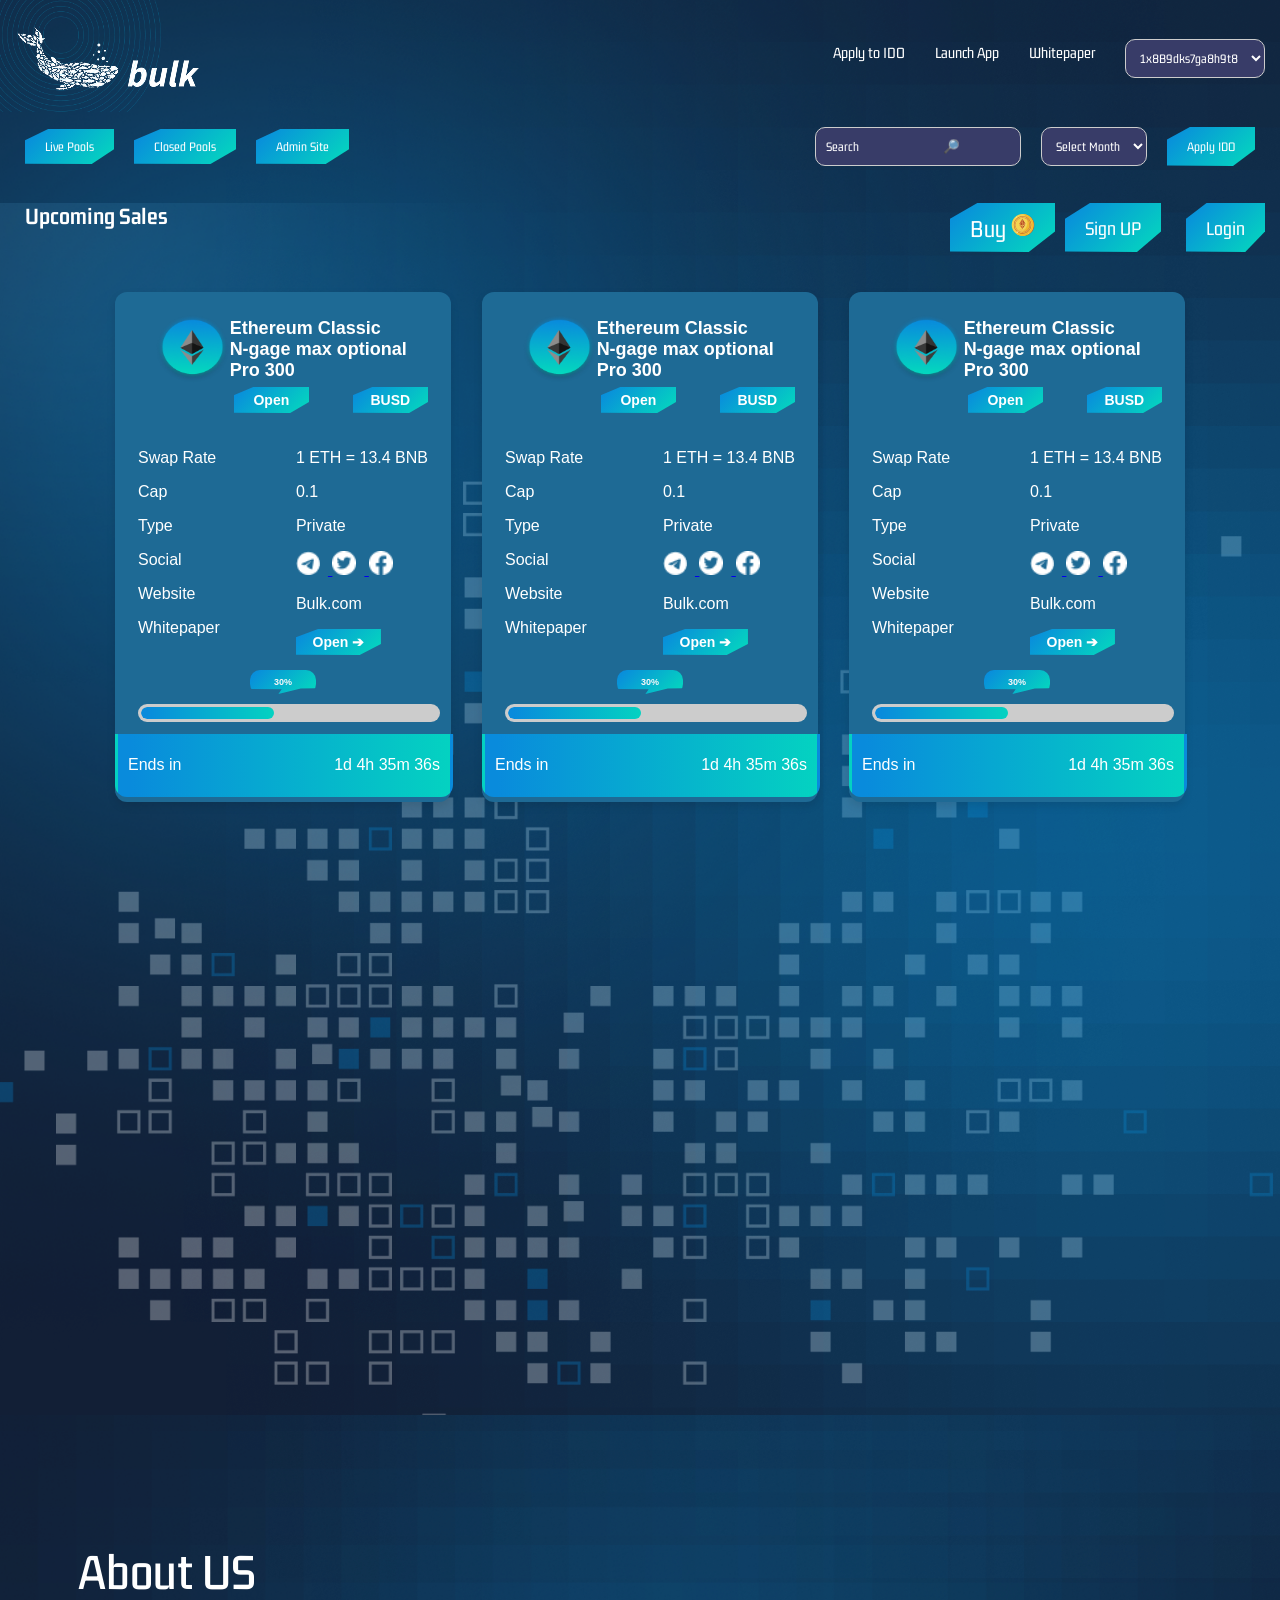
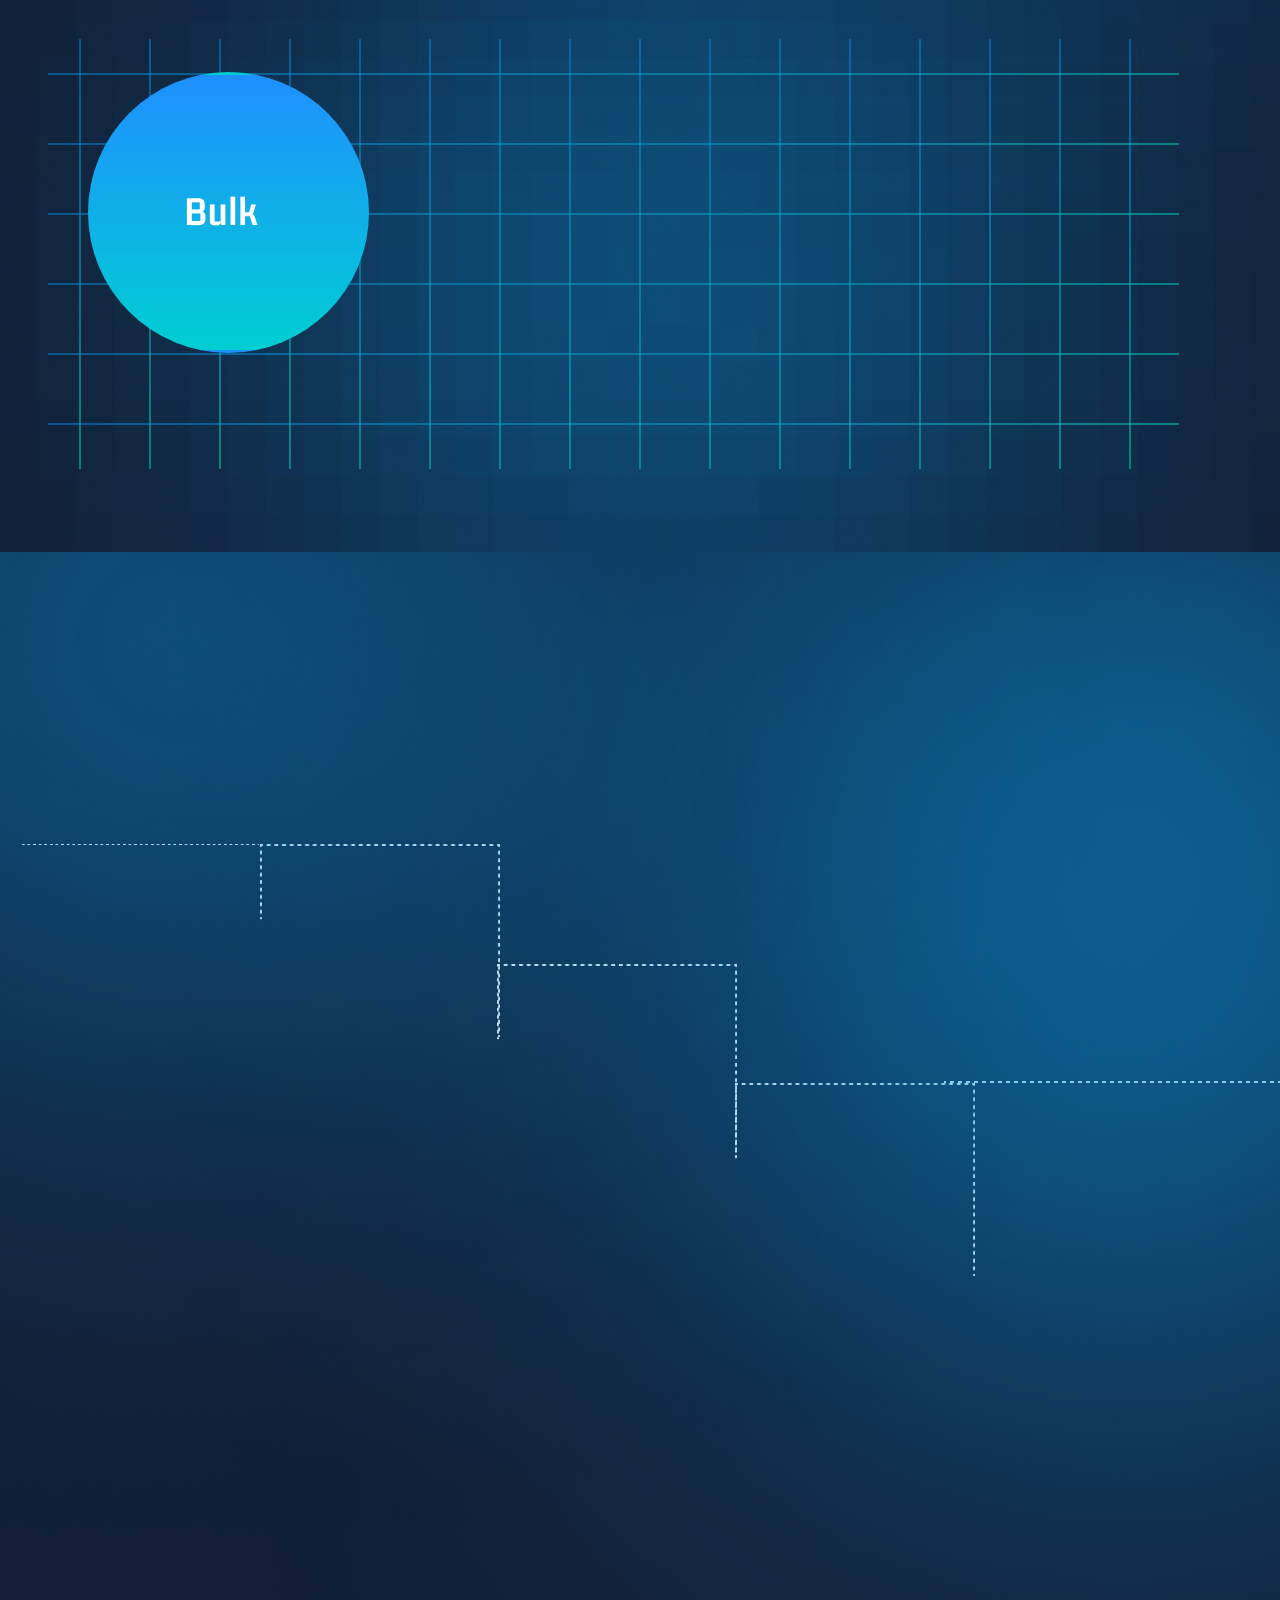
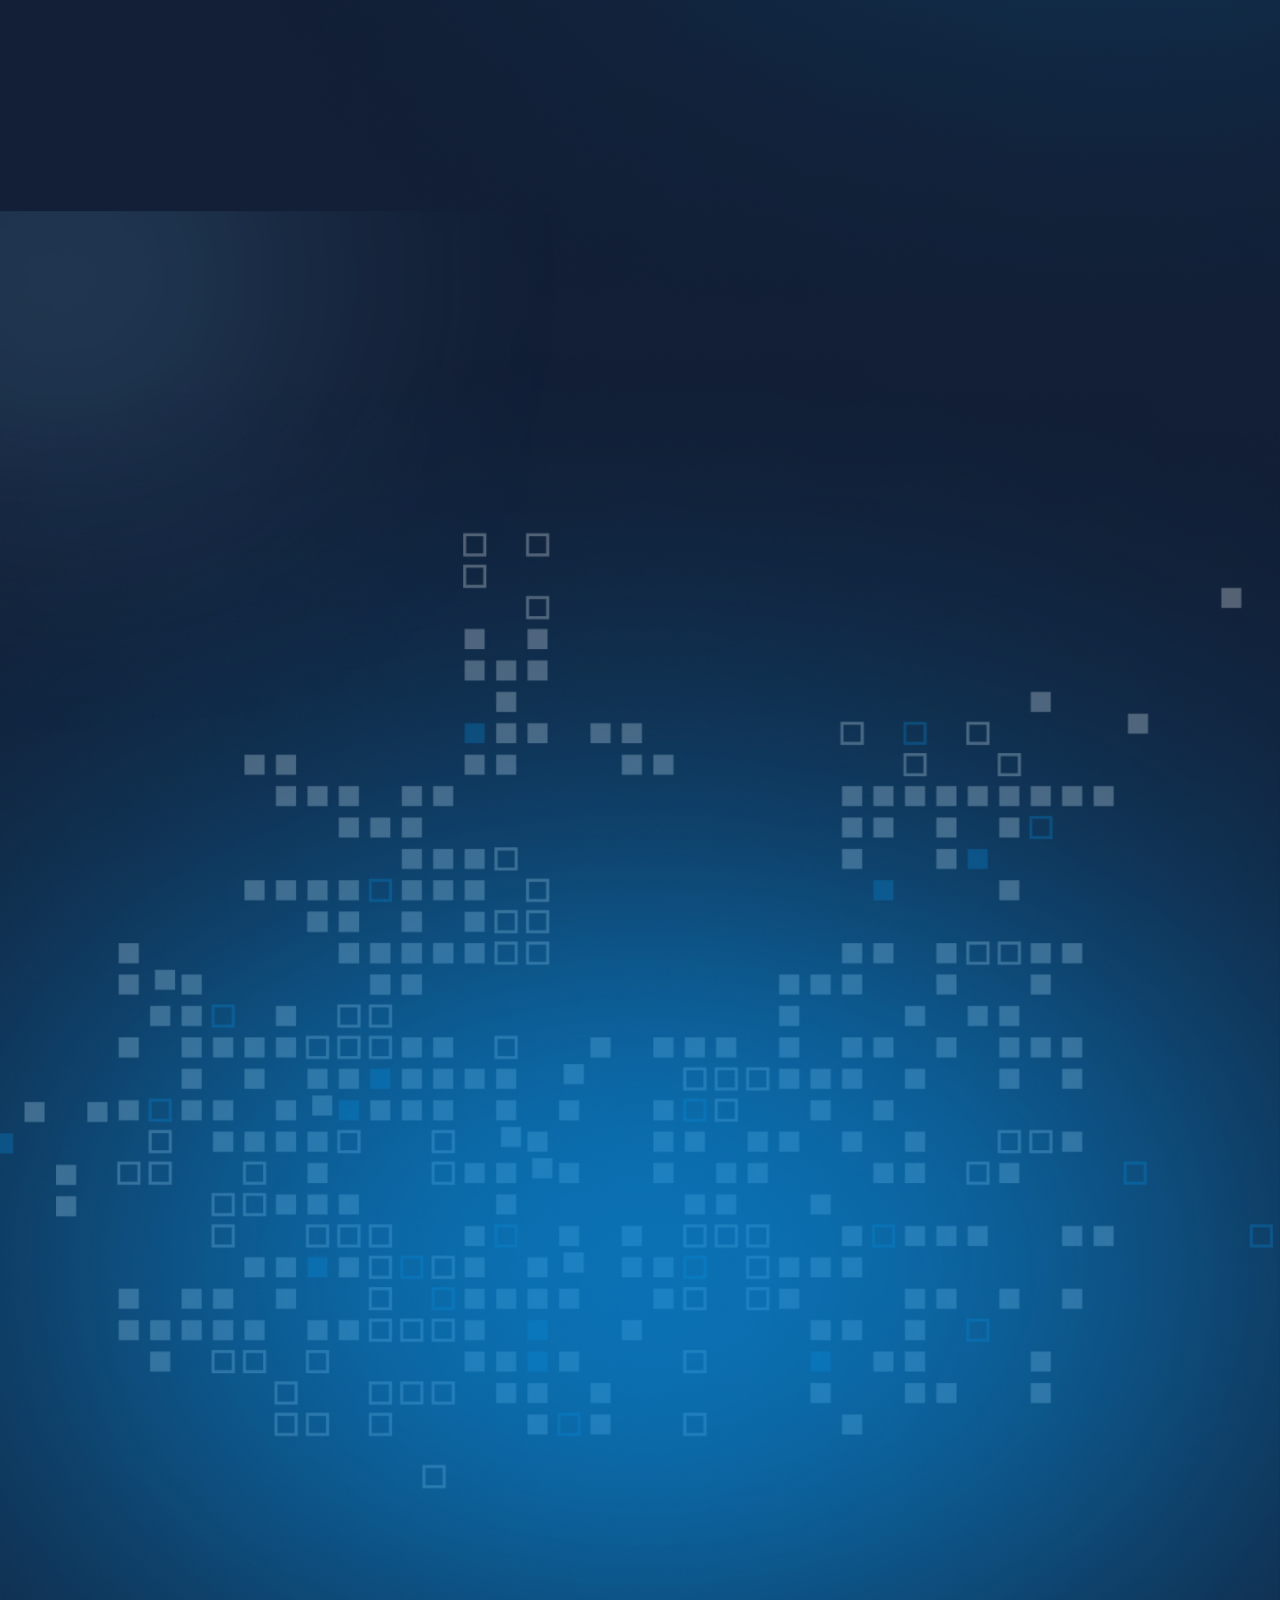
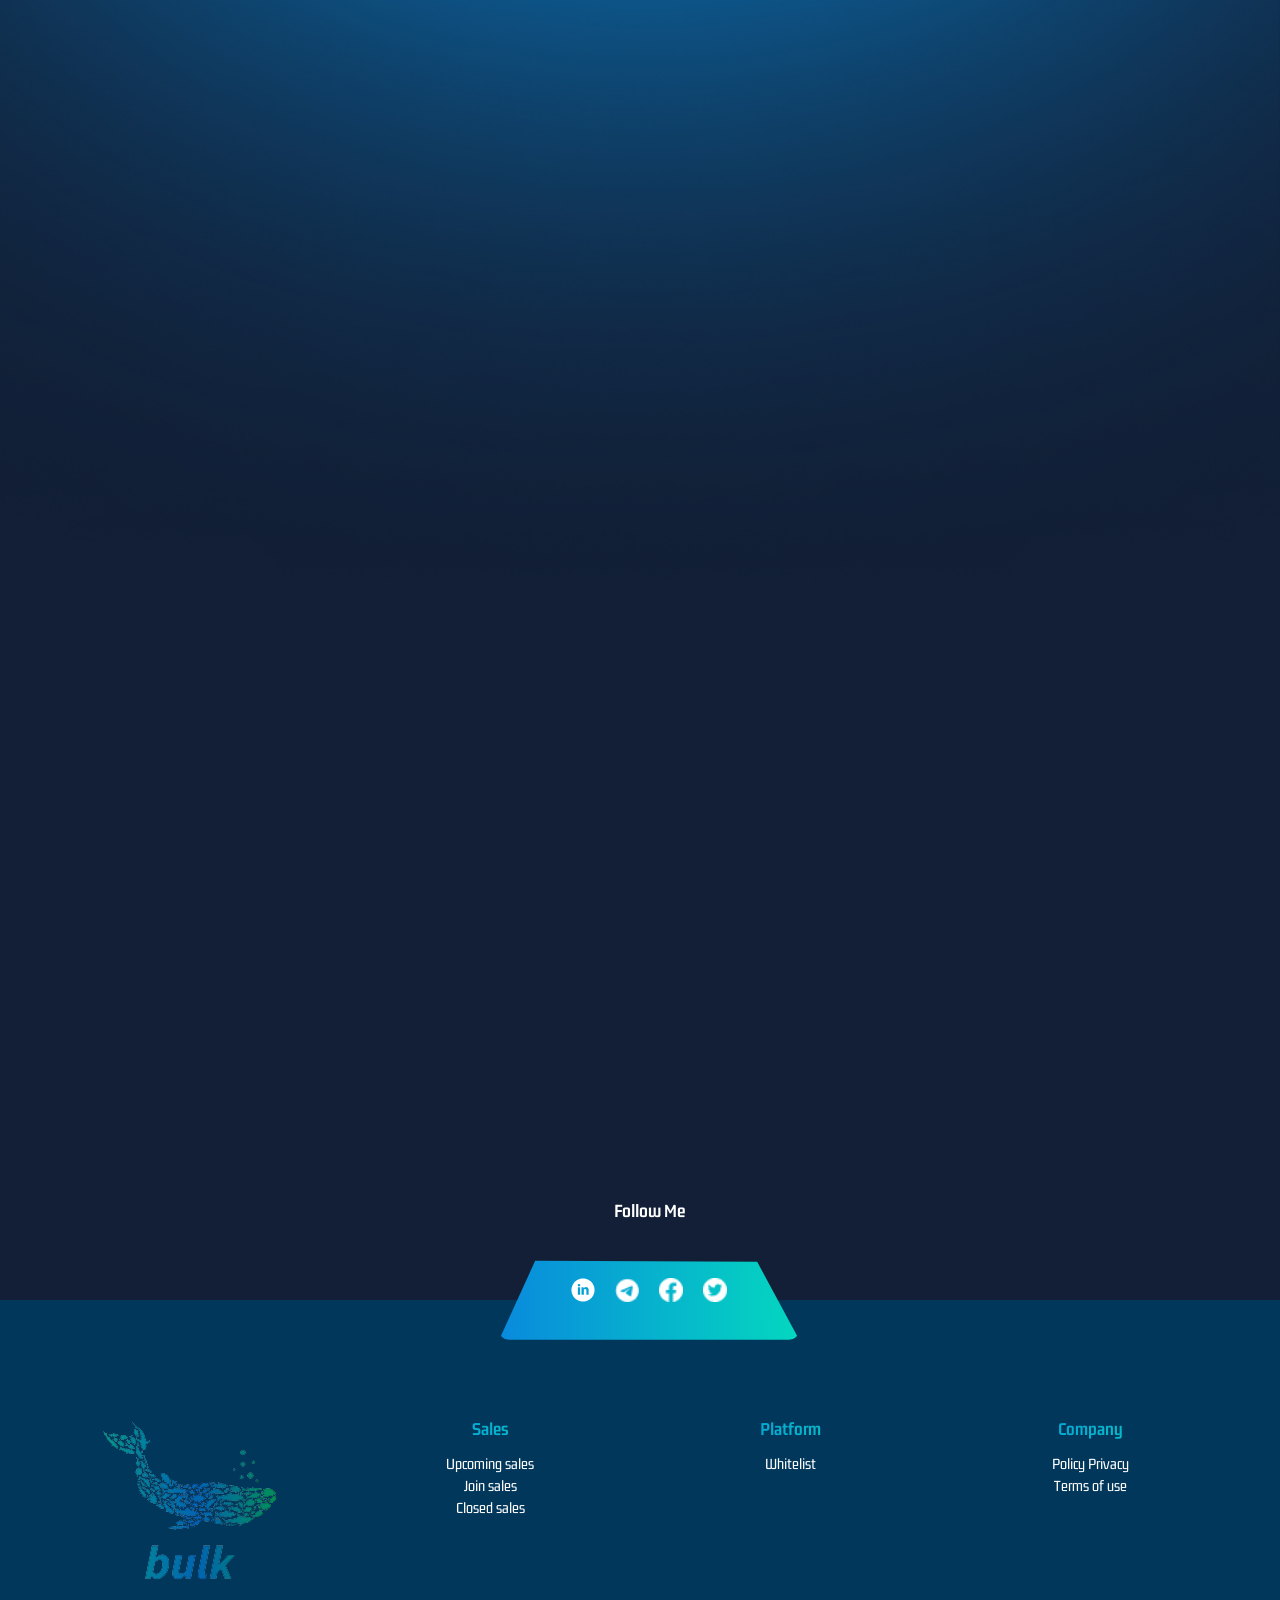
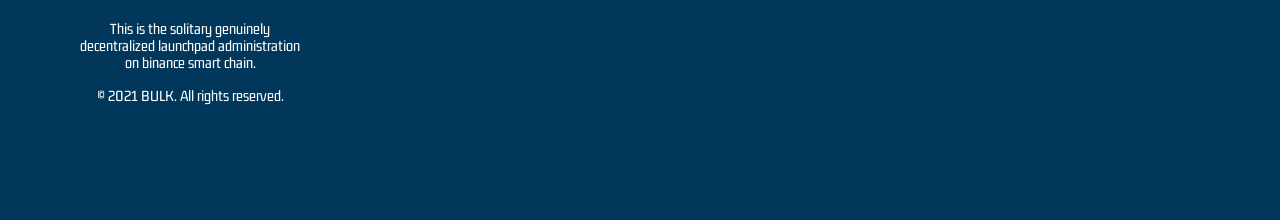
==== commit 0494b30f: "Update links to point to index.html" ====
--- a/index.html
+++ b/index.html
@@ -19,7 +19,7 @@
         <nav>
           <ul>
             <li id="L1"><a href="./AdminSite tab/Adminpage.html" target="_blank" id="newcss">Apply to IDO</a></li>
-            <li id="L2"><a href="./Mainpage.html">Launch App</a></li>
+            <li id="L2"><a href="./index.html">Launch App</a></li>
             <li id="L3"><a href="#">Whitepaper</a></li>
             <li>
               <select class="radius">
@@ -40,7 +40,7 @@
         <div class="controls" data-aos="fade-down"  data-aos-delay="300"  data-aos-duration="600" >
           <div class="left">
 
-     <a href="Mainpage.html"> <button class="btn">Live Pools</button>  </a>  
+     <a href="index.html"> <button class="btn">Live Pools</button>  </a>  
        <a href="./Closed Pools/closed.html">    <button class="btn" >Closed Pools</button> </a> 
 
  <a href="./AdminSite tab/Adminpage.html"> <button class="btn">Admin Site</button> </a>    
